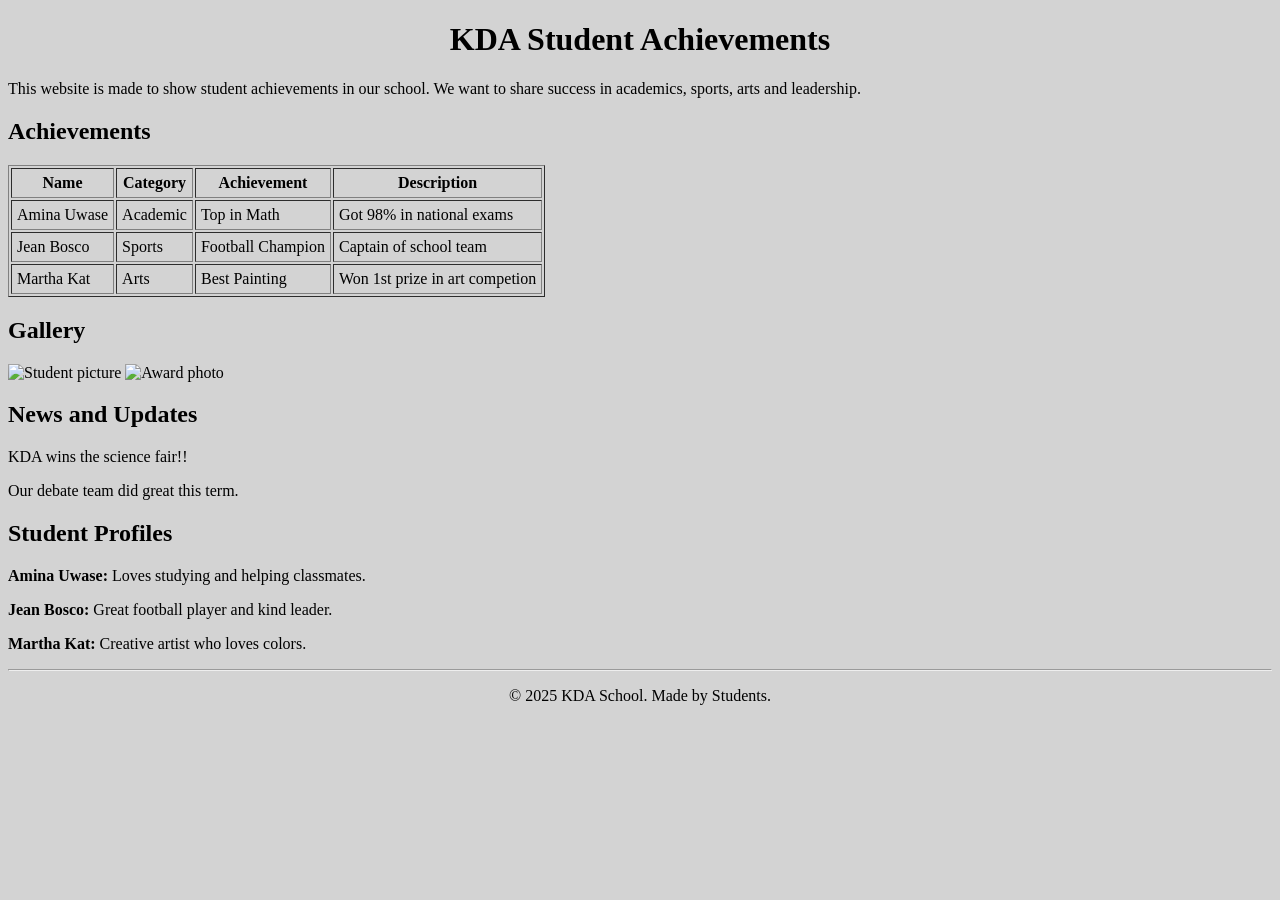
==== index.html @ af1f8124 "Create index.html for KDA student achievements This HTML file presents student achievements, includi" ====
<!DOCTYPE html>
<html>
<head>
<title>KDA Students Achivements</title>
</head>
<body bgcolor="lightgray">

<h1 align="center">KDA Student Achievements</h1>

<p>This website is made to show student achievements in our school. 
We want to share success in academics, sports, arts and leadership.</p>

<h2>Achievements</h2>
<table border="1" cellpadding="5">
<tr>
<th>Name</th>
<th>Category</th>
<th>Achievement</th>
<th>Description</th>
</tr>

<tr>
<td>Amina Uwase</td>
<td>Academic</td>
<td>Top in Math</td>
<td>Got 98% in national exams</td>
</tr>

<tr>
<td>Jean Bosco</td>
<td>Sports</td>
<td>Football Champion</td>
<td>Captain of school team</td>
</tr>

<tr>
<td>Martha Kat</td>
<td>Arts</td>
<td>Best Painting</td>
<td>Won 1st prize in art competion</td>
</tr>
</table>

<h2>Gallery</h2>
<img src="https://via.placeholder.com/200" alt="Student picture">
<img src="https://via.placeholder.com/200" alt="Award photo">

<h2>News and Updates</h2>
<p>KDA wins the science fair!!</p>
<p>Our debate team did great this term.</p>

<h2>Student Profiles</h2>
<p><b>Amina Uwase:</b> Loves studying and helping classmates.</p>
<p><b>Jean Bosco:</b> Great football player and kind leader.</p>
<p><b>Martha Kat:</b> Creative artist who loves colors.</p>

<hr>
<p align="center">© 2025 KDA School. Made by Students.</p>

</body>
</html>
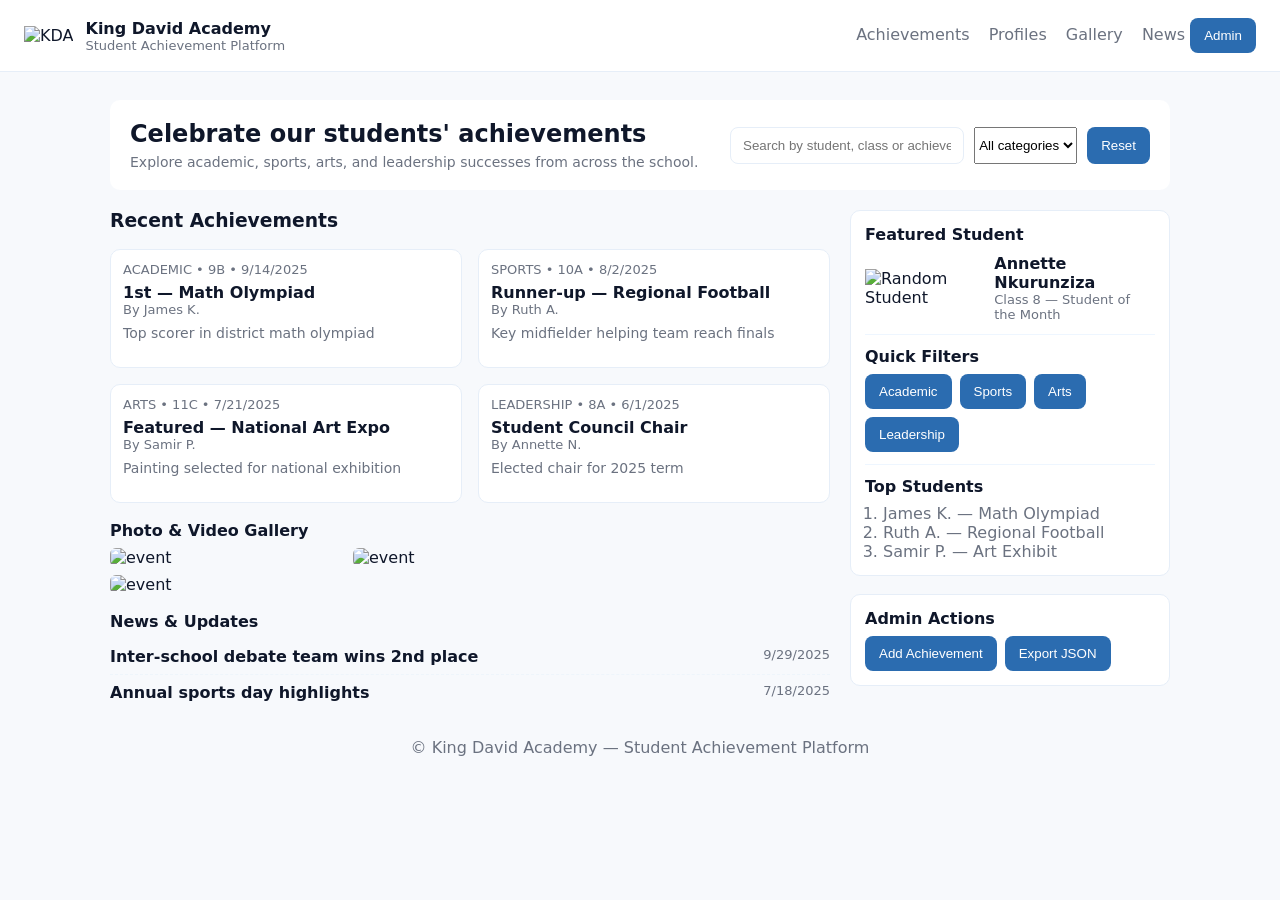
==== commit 512359ff: "Refactor index.html for improved layout and styling Updated HTML structure and styling for the King " ====
--- a/index.html
+++ b/index.html
@@ -1,61 +1,284 @@
-<!DOCTYPE html>
-<html>
+<!doctype html>
+<html lang="en">
 <head>
-<title>KDA Students Achivements</title>
+  <meta charset="utf-8" />
+  <meta name="viewport" content="width=device-width, initial-scale=1" />
+  <title>King David Academy — Student Achievement Platform</title>
+  <style>
+    :root{--accent:#2b6cb0; --muted:#6b7280; --bg:#f7f9fc}
+    *{box-sizing:border-box}
+    body{font-family:Inter,system-ui,Arial,Helvetica,sans-serif; margin:0; background:var(--bg); color:#0f172a}
+    header{background:white; border-bottom:1px solid #e6eef8; padding:18px 24px; display:flex; align-items:center; justify-content:space-between}
+    .brand{display:flex; gap:12px; align-items:center}
+    .logo{width:44px;height:44px;background:var(--accent); color:white; display:flex; align-items:center; justify-content:center; border-radius:8px; font-weight:700}
+    nav a{margin-left:14px; color:var(--muted); text-decoration:none}
+    .container{max-width:1100px;margin:28px auto;padding:0 20px}
+
+    /* Grid */
+    .grid{display:grid; gap:20px}
+    .grid-3{grid-template-columns: 1fr 320px;}
+
+    /* Hero / Search */
+    .hero{background:white;padding:20px;border-radius:10px;display:flex;align-items:center;gap:16px}
+    .search{flex:1;display:flex;gap:10px}
+    .search input, .filter select{padding:10px 12px;border:1px solid #e6eef8;border-radius:8px;width:100%}
+    .btn{background:var(--accent);color:white;padding:10px 14px;border-radius:8px;border:0;cursor:pointer}
+
+    /* Achievement cards */
+    .cards{display:grid;grid-template-columns:repeat(auto-fill,minmax(240px,1fr));gap:16px;margin-top:18px}
+    .card{background:white;border-radius:10px;padding:12px;border:1px solid #e6eef8}
+    .card h4{margin:6px 0 0}
+    .meta{font-size:13px;color:var(--muted)}
+
+    /* Sidebar */
+    aside .panel{background:white;padding:14px;border-radius:10px;border:1px solid #e6eef8}
+    .profile-thumb{display:flex;gap:12px;align-items:center}
+    .avatar{width:56px;height:56px;border-radius:50%;background:#cfe2ff;display:flex;align-items:center;justify-content:center;font-weight:700}
+
+    /* Gallery */
+    .gallery{display:flex;flex-wrap:wrap;gap:8px}
+    .gallery img{width:calc(33.333% - 5px);border-radius:6px}
+
+    /* News list */
+    .news-item{display:flex;gap:12px;padding:8px 0;border-bottom:1px dashed #eef5fb}
+    .news-item:last-child{border-bottom:0}
+
+    /* Admin form modal */
+    .modal{position:fixed;inset:0;background:rgba(6,8,12,0.45);display:none;align-items:center;justify-content:center;padding:20px}
+    .modal .dialog{background:white;padding:18px;border-radius:12px;max-width:720px;width:100%}
+
+    footer{margin:28px 0 60px; text-align:center; color:var(--muted)}
+
+    /* Responsive */
+    @media (max-width:900px){.grid-3{grid-template-columns:1fr} .gallery img{width:calc(50% - 4px)}}
+    @media (max-width:520px){header{padding:12px} .hero{flex-direction:column} .search{flex-direction:column}}
+  </style>
 </head>
-<body bgcolor="lightgray">
-
-<h1 align="center">KDA Student Achievements</h1>
-
-<p>This website is made to show student achievements in our school. 
-We want to share success in academics, sports, arts and leadership.</p>
-
-<h2>Achievements</h2>
-<table border="1" cellpadding="5">
-<tr>
-<th>Name</th>
-<th>Category</th>
-<th>Achievement</th>
-<th>Description</th>
-</tr>
-
-<tr>
-<td>Amina Uwase</td>
-<td>Academic</td>
-<td>Top in Math</td>
-<td>Got 98% in national exams</td>
-</tr>
-
-<tr>
-<td>Jean Bosco</td>
-<td>Sports</td>
-<td>Football Champion</td>
-<td>Captain of school team</td>
-</tr>
-
-<tr>
-<td>Martha Kat</td>
-<td>Arts</td>
-<td>Best Painting</td>
-<td>Won 1st prize in art competion</td>
-</tr>
-</table>
-
-<h2>Gallery</h2>
-<img src="https://via.placeholder.com/200" alt="Student picture">
-<img src="https://via.placeholder.com/200" alt="Award photo">
-
-<h2>News and Updates</h2>
-<p>KDA wins the science fair!!</p>
-<p>Our debate team did great this term.</p>
-
-<h2>Student Profiles</h2>
-<p><b>Amina Uwase:</b> Loves studying and helping classmates.</p>
-<p><b>Jean Bosco:</b> Great football player and kind leader.</p>
-<p><b>Martha Kat:</b> Creative artist who loves colors.</p>
-
-<hr>
-<p align="center">© 2025 KDA School. Made by Students.</p>
-
+<body>
+  <header>
+    <div class="brand">
+      <div class="image"><img src="KDA.jpg" alt="KDA"></div>
+      <div>
+        <div style="font-weight:700">King David Academy</div>
+        <div style="font-size:13px;color:var(--muted)">Student Achievement Platform</div>
+      </div>
+    </div>
+    <nav>
+      <a href="#achievements">Achievements</a>
+      <a href="#profiles">Profiles</a>
+      <a href="#gallery">Gallery</a>
+      <a href="#news">News</a>
+      <button class="btn" onclick="openAdmin()">Admin</button>
+    </nav>
+  </header>
+
+  <main class="container">
+    <section class="hero">
+      <div style="flex:1">
+        <h2 style="margin:0 0 6px">Celebrate our students' achievements</h2>
+        <div style="color:var(--muted);font-size:14px">Explore academic, sports, arts, and leadership successes from across the school.</div>
+      </div>
+
+      <div style="width:420px">
+        <div class="search">
+          <input id="q" placeholder="Search by student, class or achievement..." oninput="renderList()" />
+          <select id="category" class="filter" onchange="renderList()">
+            <option value="all">All categories</option>
+            <option value="academic">Academic</option>
+            <option value="sports">Sports</option>
+            <option value="arts">Arts</option>
+            <option value="leadership">Leadership</option>
+          </select>
+          <button class="btn" onclick="resetFilters()">Reset</button>
+        </div>
+      </div>
+    </section>
+
+    <div class="grid grid-3" style="margin-top:20px">
+      <div>
+        <section id="achievements">
+          <h3 style="margin:0 0 8px">Recent Achievements</h3>
+          <div id="list" class="cards" aria-live="polite">
+            <!-- Cards injected by JS -->
+          </div>
+        </section>
+
+        <section style="margin-top:18px">
+          <h4 style="margin:0 0 8px">Photo & Video Gallery</h4>
+          <div id="gallery" class="gallery">
+            <!-- gallery thumbnails -->
+          </div>
+        </section>
+
+        <section id="news" style="margin-top:18px">
+          <h4 style="margin:0 0 8px">News & Updates</h4>
+          <div id="newsList">
+            <!-- news items -->
+          </div>
+        </section>
+      </div>
+
+      <aside>
+        <div class="panel">
+          <h4 style="margin:0 0 10px">Featured Student</h4>
+          <div class="profile-thumb">
+            <div class="image"><img src="random_student.jpg" alt="Random Student"></div>
+            <div>
+              <div id="featuredName" style="font-weight:700">Annette Nkurunziza</div>
+              <div class="meta">Class 8 — Student of the Month</div>
+            </div>
+          </div>
+
+          <hr style="margin:12px 0;border:0;border-top:1px solid #eef6ff" />
+
+          <h4 style="margin:0 0 8px">Quick Filters</h4>
+          <div style="display:flex;gap:8px;flex-wrap:wrap;margin-top:8px">
+            <button class="btn" onclick="applyQuick('academic')">Academic</button>
+            <button class="btn" onclick="applyQuick('sports')">Sports</button>
+            <button class="btn" onclick="applyQuick('arts')">Arts</button>
+            <button class="btn" onclick="applyQuick('leadership')">Leadership</button>
+          </div>
+
+          <hr style="margin:12px 0;border:0;border-top:1px solid #eef6ff" />
+
+          <h4 style="margin:0 0 8px">Top Students</h4>
+          <ol style="padding-left:18px;color:var(--muted);margin:0">
+            <li>James K. — Math Olympiad</li>
+            <li>Ruth A. — Regional Football</li>
+            <li>Samir P. — Art Exhibit</li>
+          </ol>
+        </div>
+
+        <div style="height:18px"></div>
+        <div class="panel">
+          <h4 style="margin:0 0 8px">Admin Actions</h4>
+          <div style="display:flex;gap:8px">
+            <button class="btn" onclick="openAdmin()">Add Achievement</button>
+            <button class="btn" onclick="exportJSON()">Export JSON</button>
+          </div>
+        </div>
+      </aside>
+    </div>
+
+  </main>
+
+  <footer>
+    © King David Academy — Student Achievement Platform
+  </footer>
+
+  <!-- Admin modal (client-side demo) -->
+  <div id="modal" class="modal" role="dialog" aria-modal="true">
+    <div class="dialog">
+      <h3 style="margin-top:0">Add New Achievement</h3>
+      <form id="adminForm" onsubmit="saveAchievement(event)">
+        <div style="display:grid;gap:8px">
+          <input id="studentName" placeholder="Student full name" required />
+          <input id="class" placeholder="Class (e.g. 8A)" />
+          <select id="cat">
+            <option value="academic">Academic</option>
+            <option value="sports">Sports</option>
+            <option value="arts">Arts</option>
+            <option value="leadership">Leadership</option>
+          </select>
+          <input id="title" placeholder="Achievement title (e.g. 1st place — Math)" required />
+          <input id="date" type="date" />
+          <input id="image" placeholder="Image URL (optional)" />
+          <textarea id="desc" rows="3" placeholder="Short description"></textarea>
+          <div style="display:flex;gap:8px;justify-content:flex-end">
+            <button type="button" onclick="closeAdmin()" style="padding:8px 12px;border-radius:8px">Cancel</button>
+            <button class="btn" type="submit">Save</button>
+          </div>
+        </div>
+      </form>
+    </div>
+  </div>
+
+  <script>
+    // Sample data (would come from server / CMS in a real build)
+    const data = [
+      {id:1, student:'James K.', class:'9B', category:'academic', title:'1st — Math Olympiad', date:'2025-09-14', desc:'Top scorer in district math olympiad', image:null},
+      {id:2, student:'Ruth A.', class:'10A', category:'sports', title:'Runner-up — Regional Football', date:'2025-08-02', desc:'Key midfielder helping team reach finals', image:null},
+      {id:3, student:'Samir P.', class:'11C', category:'arts', title:'Featured — National Art Expo', date:'2025-07-21', desc:'Painting selected for national exhibition', image:null},
+      {id:4, student:'Annette N.', class:'8A', category:'leadership', title:'Student Council Chair', date:'2025-06-01', desc:'Elected chair for 2025 term', image:null}
+    ];
+
+    const news = [
+      {id:1, title:'Inter-school debate team wins 2nd place', date:'2025-09-29'},
+      {id:2, title:'Annual sports day highlights', date:'2025-07-18'}
+    ];
+
+    function formatDate(d){ if(!d) return ''; const dt = new Date(d); return dt.toLocaleDateString(); }
+
+    function cardHTML(a){
+      return `\n      <div class="card">\n        ${a.image?`<img src="${a.image}" alt="${a.title}" style="width:100%;height:140px;object-fit:cover;border-radius:8px;margin-bottom:8px">`:''}\n        <div class="meta">${a.category.toUpperCase()} • ${a.class} • ${formatDate(a.date)}</div>\n        <h4>${a.title}</h4>\n        <div style="color:var(--muted);font-size:13px">By ${a.student}</div>\n        <p style="margin-top:8px;color:var(--muted);font-size:14px">${a.desc || ''}</p>\n      </div>`
+    }
+
+    function renderList(){
+      const q = (document.getElementById('q').value || '').toLowerCase();
+      const cat = document.getElementById('category').value;
+      const list = document.getElementById('list');
+      list.innerHTML = '';
+      const filtered = data.filter(a=>{
+        if(cat !== 'all' && a.category !== cat) return false;
+        if(q && !(a.student.toLowerCase().includes(q) || a.title.toLowerCase().includes(q) || (a.desc||'').toLowerCase().includes(q))) return false;
+        return true;
+      });
+      if(filtered.length===0){ list.innerHTML = '<div style="padding:18px;background:white;border-radius:10px;border:1px solid #e6eef8;color:var(--muted)">No achievements found.</div>'; return }
+      list.innerHTML = filtered.map(cardHTML).join('\n');
+    }
+
+    function renderGallery(){
+      const g = document.getElementById('gallery');
+      const imgs = [
+        'https://images.unsplash.com/photo-1596495578063-2f7bf3be7a0a?auto=format&fit=crop&w=800&q=60',
+        'https://images.unsplash.com/photo-1517245386807-bb43f82c33c4?auto=format&fit=crop&w=800&q=60',
+        'https://images.unsplash.com/photo-1508921912186-1d1a45ebb3c1?auto=format&fit=crop&w=800&q=60'
+      ];
+      g.innerHTML = imgs.map(s=>`<img src="${s}" alt="event" loading="lazy">`).join('\n');
+    }
+
+    function renderNews(){
+      const n = document.getElementById('newsList');
+      n.innerHTML = news.map(it=>`<div class=\"news-item\"><div style=\"font-weight:700\">${it.title}</div><div style=\"margin-left:auto;color:var(--muted);font-size:13px\">${formatDate(it.date)}</div></div>`).join('');
+    }
+
+    function applyQuick(cat){ document.getElementById('category').value = cat; renderList(); }
+    function resetFilters(){ document.getElementById('q').value=''; document.getElementById('category').value='all'; renderList(); }
+
+    // Admin modal functions (demo only)
+    function openAdmin(){ document.getElementById('modal').style.display='flex' }
+    function closeAdmin(){ document.getElementById('modal').style.display='none' }
+
+    function saveAchievement(e){
+      e.preventDefault();
+      const newA = {
+        id: Date.now(),
+        student: document.getElementById('studentName').value,
+        class: document.getElementById('class').value || '-',
+        category: document.getElementById('cat').value,
+        title: document.getElementById('title').value,
+        date: document.getElementById('date').value,
+        desc: document.getElementById('desc').value,
+        image: document.getElementById('image').value || null
+      };
+      data.unshift(newA);
+      closeAdmin();
+      document.getElementById('adminForm').reset();
+      renderList();
+      alert('Achievement saved (demo). In a production site this would be sent to the server.');
+    }
+
+    function exportJSON(){
+      const blob = new Blob([JSON.stringify({achievements:data,news},null,2)],{type:'application/json'});
+      const url = URL.createObjectURL(blob);
+      const a = document.createElement('a'); a.href = url; a.download = 'kingdavid-achievements.json'; a.click(); URL.revokeObjectURL(url);
+    }
+
+    // Init
+    renderList(); renderGallery(); renderNews();
+
+    // Close modal on background click
+    document.getElementById('modal').addEventListener('click', (ev)=>{ if(ev.target.id==='modal') closeAdmin() });
+  </script>
 </body>
 </html>
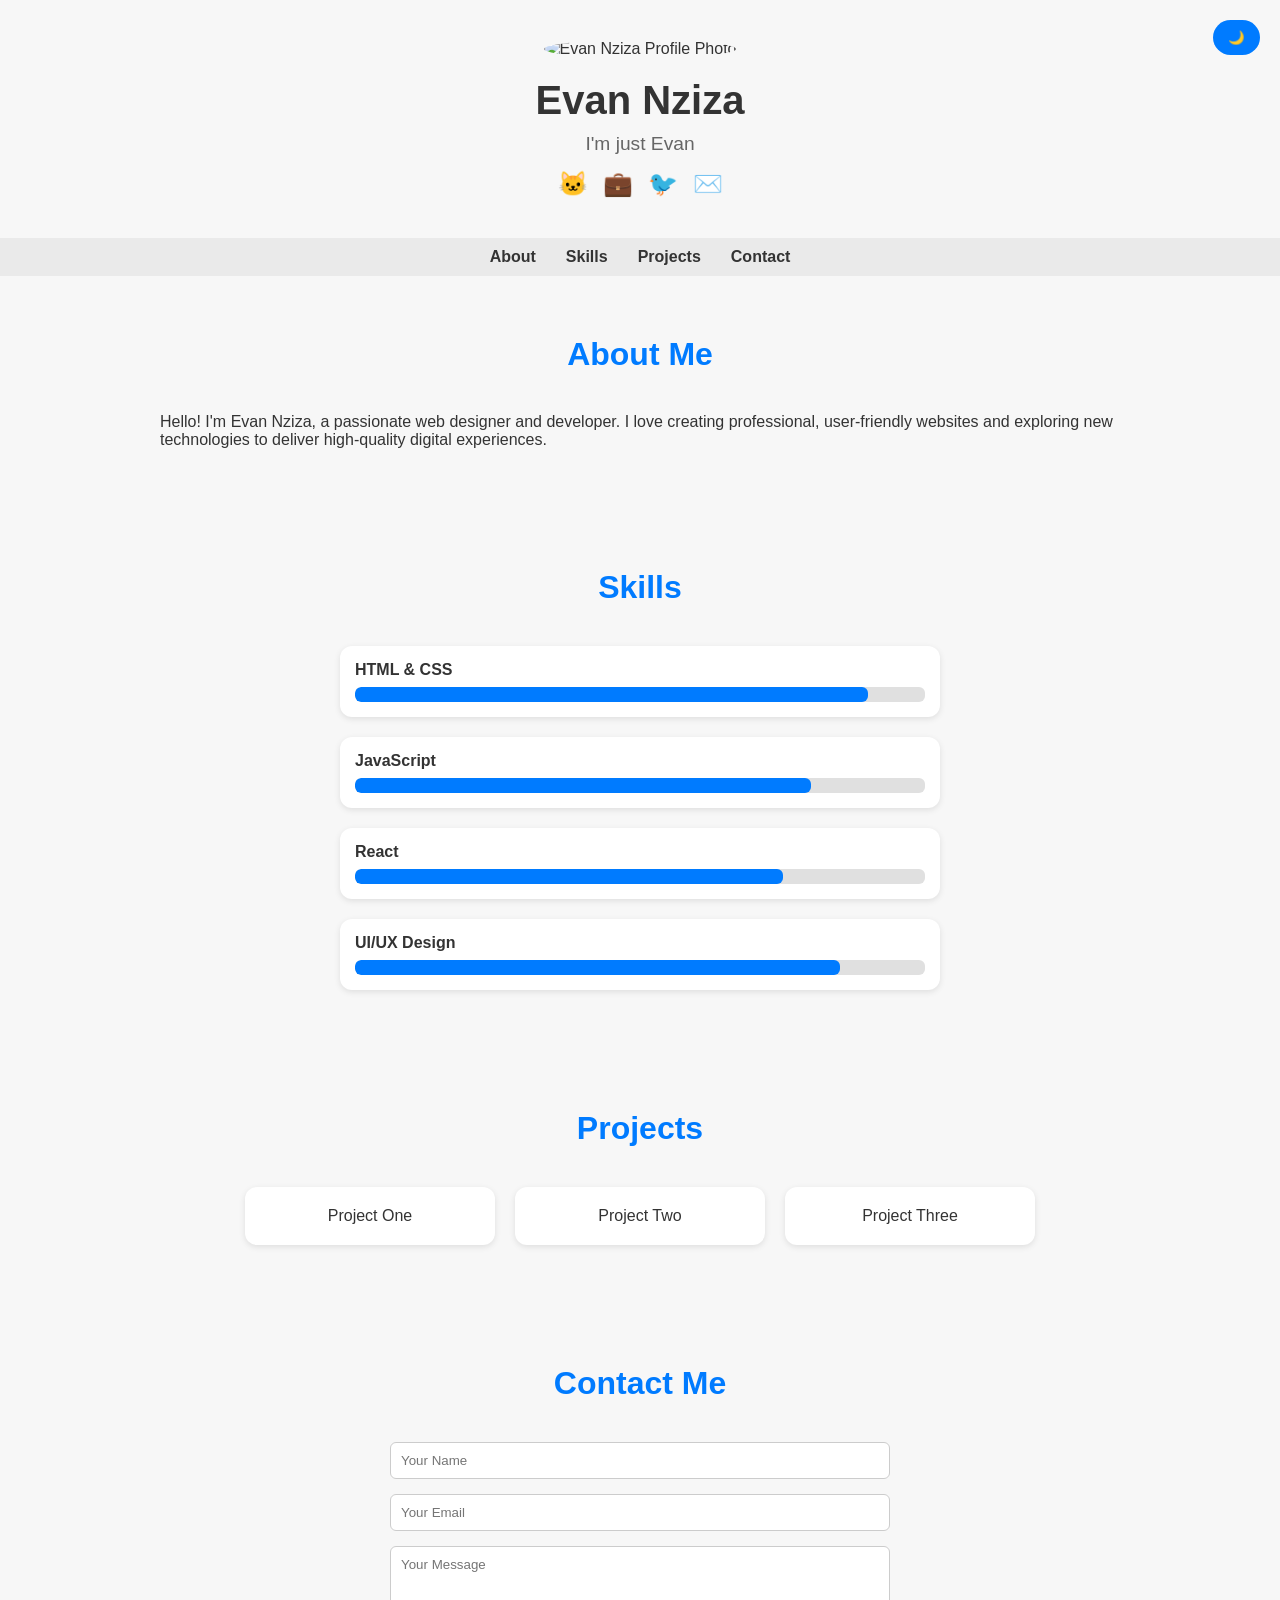
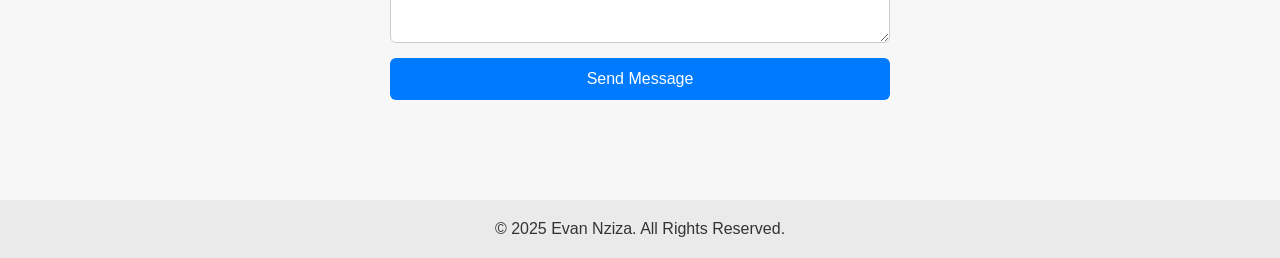
==== commit 9dc6b117: "Refactor index.html for personal portfolio Updated the HTML structure and styles for a personal port" ====
--- a/index.html
+++ b/index.html
@@ -1,284 +1,181 @@
-<!doctype html>
+<!DOCTYPE html>
 <html lang="en">
 <head>
-  <meta charset="utf-8" />
-  <meta name="viewport" content="width=device-width, initial-scale=1" />
-  <title>King David Academy — Student Achievement Platform</title>
-  <style>
-    :root{--accent:#2b6cb0; --muted:#6b7280; --bg:#f7f9fc}
-    *{box-sizing:border-box}
-    body{font-family:Inter,system-ui,Arial,Helvetica,sans-serif; margin:0; background:var(--bg); color:#0f172a}
-    header{background:white; border-bottom:1px solid #e6eef8; padding:18px 24px; display:flex; align-items:center; justify-content:space-between}
-    .brand{display:flex; gap:12px; align-items:center}
-    .logo{width:44px;height:44px;background:var(--accent); color:white; display:flex; align-items:center; justify-content:center; border-radius:8px; font-weight:700}
-    nav a{margin-left:14px; color:var(--muted); text-decoration:none}
-    .container{max-width:1100px;margin:28px auto;padding:0 20px}
+<meta charset="UTF-8">
+<meta name="viewport" content="width=device-width, initial-scale=1.0">
+<title>Evan Nziza | Portfolio</title>
+<style>
+/* Reset & basic */
+* { margin:0; padding:0; box-sizing:border-box; font-family:'Segoe UI', Tahoma, Geneva, Verdana, sans-serif; scroll-behavior: smooth; }
+body.light { background-color:#f7f7f7; color:#333; }
+body.dark { background-color:#1a1a1a; color:#f0f0f0; }
+a{text-decoration:none; color:inherit;}
 
-    /* Grid */
-    .grid{display:grid; gap:20px}
-    .grid-3{grid-template-columns: 1fr 320px;}
+/* Header & profile */
+header { padding:40px 20px; text-align:center; transition: background 0.3s; }
+header img { width:150px; height:150px; border-radius:50%; object-fit:cover; margin-bottom:20px; transition: transform 0.3s; }
+header img:hover { transform: scale(1.05); }
+header h1 { font-size:2.5em; margin-bottom:10px; }
+header p { font-size:1.2em; color:#666; }
+.social-links { margin-top:15px; display:flex; justify-content:center; gap:15px; }
+.social-links a { font-size:1.5em; transition: color 0.3s; }
+.social-links a:hover { color:#007bff; }
 
-    /* Hero / Search */
-    .hero{background:white;padding:20px;border-radius:10px;display:flex;align-items:center;gap:16px}
-    .search{flex:1;display:flex;gap:10px}
-    .search input, .filter select{padding:10px 12px;border:1px solid #e6eef8;border-radius:8px;width:100%}
-    .btn{background:var(--accent);color:white;padding:10px 14px;border-radius:8px;border:0;cursor:pointer}
+/* Navigation */
+nav { display:flex; justify-content:center; background-color:#eaeaea; padding:10px 0; position:sticky; top:0; z-index:1000; }
+nav a { margin:0 15px; font-weight:bold; transition: color 0.3s; }
+nav a:hover { color:#007bff; }
+body.dark nav { background-color:#333; }
+body.dark nav a { color:#f0f0f0; }
 
-    /* Achievement cards */
-    .cards{display:grid;grid-template-columns:repeat(auto-fill,minmax(240px,1fr));gap:16px;margin-top:18px}
-    .card{background:white;border-radius:10px;padding:12px;border:1px solid #e6eef8}
-    .card h4{margin:6px 0 0}
-    .meta{font-size:13px;color:var(--muted)}
+/* Sections & scroll animations */
+section { padding:60px 20px; max-width:1000px; margin:0 auto; opacity:0; transform:translateY(30px); transition: all 0.8s ease; }
+section.visible { opacity:1; transform:translateY(0); }
+section h2 { text-align:center; margin-bottom:40px; font-size:2em; color:#007bff; }
 
-    /* Sidebar */
-    aside .panel{background:white;padding:14px;border-radius:10px;border:1px solid #e6eef8}
-    .profile-thumb{display:flex;gap:12px;align-items:center}
-    .avatar{width:56px;height:56px;border-radius:50%;background:#cfe2ff;display:flex;align-items:center;justify-content:center;font-weight:700}
+/* Skills */
+.skills { display:flex; flex-direction:column; gap:20px; max-width:600px; margin:0 auto; }
+.skill { background:#fff; padding:15px; border-radius:12px; box-shadow:0 2px 6px rgba(0,0,0,0.1); }
+.skill-name { margin-bottom:8px; font-weight:bold; }
+.skill-bar { background:#e0e0e0; border-radius:6px; overflow:hidden; }
+.skill-progress { height:15px; width:0; background:#007bff; border-radius:6px; transition: width 1.5s ease; }
+body.dark .skill { background:#2a2a2a; box-shadow:0 2px 6px rgba(255,255,255,0.1); }
+body.dark .skill-progress { background:#00bfff; }
 
-    /* Gallery */
-    .gallery{display:flex;flex-wrap:wrap;gap:8px}
-    .gallery img{width:calc(33.333% - 5px);border-radius:6px}
+/* Projects */
+.projects { display:flex; flex-wrap:wrap; justify-content:center; gap:20px; }
+.project { background:#fff; padding:20px; border-radius:12px; width:250px; box-shadow:0 2px 6px rgba(0,0,0,0.1); text-align:center; cursor:pointer; transition: transform 0.3s, box-shadow 0.3s; }
+.project:hover { transform:translateY(-8px); box-shadow:0 10px 20px rgba(0,0,0,0.2); }
+body.dark .project { background:#2a2a2a; box-shadow:0 2px 6px rgba(255,255,255,0.1); }
 
-    /* News list */
-    .news-item{display:flex;gap:12px;padding:8px 0;border-bottom:1px dashed #eef5fb}
-    .news-item:last-child{border-bottom:0}
+/* Modal */
+.modal { display:none; position:fixed; top:0; left:0; width:100%; height:100%; background:rgba(0,0,0,0.7); justify-content:center; align-items:center; z-index:2000; }
+.modal-content { background:#fff; padding:20px; border-radius:12px; max-width:600px; width:90%; position:relative; }
+.modal-content h3 { margin-bottom:10px; }
+.modal-content p { margin-bottom:20px; }
+.modal-content .modal-buttons { display:flex; justify-content:center; gap:15px; }
+.modal-content .modal-buttons a { padding:10px 20px; background:#007bff; color:white; border-radius:6px; transition: background 0.3s; }
+.modal-content .modal-buttons a:hover { background:#0056b3; }
+.close-btn { position:absolute; top:10px; right:15px; cursor:pointer; font-size:1.5em; }
+body.dark .modal-content { background:#2a2a2a; color:#f0f0f0; }
 
-    /* Admin form modal */
-    .modal{position:fixed;inset:0;background:rgba(6,8,12,0.45);display:none;align-items:center;justify-content:center;padding:20px}
-    .modal .dialog{background:white;padding:18px;border-radius:12px;max-width:720px;width:100%}
+/* Contact */
+.contact form { display:flex; flex-direction:column; gap:15px; max-width:500px; margin:0 auto; }
+.contact input, .contact textarea { padding:10px; border:1px solid #ccc; border-radius:6px; width:100%; }
+.contact button { padding:12px; background:#007bff; color:white; border:none; border-radius:6px; cursor:pointer; font-size:1em; transition:background 0.3s; }
+.contact button:hover { background:#0056b3; }
 
-    footer{margin:28px 0 60px; text-align:center; color:var(--muted)}
+/* Footer */
+footer { text-align:center; padding:20px; background:#eaeaea; margin-top:40px; }
+body.dark footer { background:#333; color:#f0f0f0; }
 
-    /* Responsive */
-    @media (max-width:900px){.grid-3{grid-template-columns:1fr} .gallery img{width:calc(50% - 4px)}}
-    @media (max-width:520px){header{padding:12px} .hero{flex-direction:column} .search{flex-direction:column}}
-  </style>
+/* Theme Toggle */
+.theme-toggle { position:fixed; top:20px; right:20px; background:#007bff; color:white; border:none; padding:10px 15px; border-radius:50px; cursor:pointer; z-index:1001; transition: background 0.3s; }
+.theme-toggle:hover { background:#0056b3; }
+
+@media(max-width:768px){ .projects{ flex-direction:column; align-items:center; } .modal-content .modal-buttons{ flex-direction:column; gap:10px; } }
+</style>
 </head>
-<body>
-  <header>
-    <div class="brand">
-      <div class="image"><img src="KDA.jpg" alt="KDA"></div>
-      <div>
-        <div style="font-weight:700">King David Academy</div>
-        <div style="font-size:13px;color:var(--muted)">Student Achievement Platform</div>
-      </div>
+<body class="light">
+
+<button class="theme-toggle" onclick="toggleTheme()">🌙</button>
+
+<header>
+    <img src="profile.jpg" alt="Evan Nziza Profile Photo">
+    <h1>Evan Nziza</h1>
+    <p>I'm just Evan</p>
+    <div class="social-links">
+        <a href="https://github.com/evannziza" target="_blank">🐱</a>
+        <a href="https://linkedin.com/in/evannziza" target="_blank">💼</a>
+        <a href="https://twitter.com/evannziza" target="_blank">🐦</a>
+        <a href="mailto:evannziza34@gmail.com">✉️</a>
     </div>
-    <nav>
-      <a href="#achievements">Achievements</a>
-      <a href="#profiles">Profiles</a>
-      <a href="#gallery">Gallery</a>
-      <a href="#news">News</a>
-      <button class="btn" onclick="openAdmin()">Admin</button>
-    </nav>
-  </header>
+</header>
 
-  <main class="container">
-    <section class="hero">
-      <div style="flex:1">
-        <h2 style="margin:0 0 6px">Celebrate our students' achievements</h2>
-        <div style="color:var(--muted);font-size:14px">Explore academic, sports, arts, and leadership successes from across the school.</div>
-      </div>
+<nav>
+    <a href="#about">About</a>
+    <a href="#skills">Skills</a>
+    <a href="#projects">Projects</a>
+    <a href="#contact">Contact</a>
+</nav>
 
-      <div style="width:420px">
-        <div class="search">
-          <input id="q" placeholder="Search by student, class or achievement..." oninput="renderList()" />
-          <select id="category" class="filter" onchange="renderList()">
-            <option value="all">All categories</option>
-            <option value="academic">Academic</option>
-            <option value="sports">Sports</option>
-            <option value="arts">Arts</option>
-            <option value="leadership">Leadership</option>
-          </select>
-          <button class="btn" onclick="resetFilters()">Reset</button>
+<section id="about">
+    <h2>About Me</h2>
+    <p>Hello! I'm Evan Nziza, a passionate web designer and developer. I love creating professional, user-friendly websites and exploring new technologies to deliver high-quality digital experiences.</p>
+</section>
+
+<section id="skills">
+    <h2>Skills</h2>
+    <div class="skills">
+        <div class="skill"><div class="skill-name">HTML & CSS</div><div class="skill-bar"><div class="skill-progress" style="width:90%;"></div></div></div>
+        <div class="skill"><div class="skill-name">JavaScript</div><div class="skill-bar"><div class="skill-progress" style="width:80%;"></div></div></div>
+        <div class="skill"><div class="skill-name">React</div><div class="skill-bar"><div class="skill-progress" style="width:75%;"></div></div></div>
+        <div class="skill"><div class="skill-name">UI/UX Design</div><div class="skill-bar"><div class="skill-progress" style="width:85%;"></div></div></div>
+    </div>
+</section>
+
+<section id="projects">
+    <h2>Projects</h2>
+    <div class="projects">
+        <div class="project" onclick="openModal('Project One','A modern website built for a local business.','https://example.com/demo1','https://github.com/evannziza/project1')">Project One</div>
+        <div class="project" onclick="openModal('Project Two','An online portfolio showcasing design skills.','https://example.com/demo2','https://github.com/evannziza/project2')">Project Two</div>
+        <div class="project" onclick="openModal('Project Three','A responsive web application with engaging UI.','https://example.com/demo3','https://github.com/evannziza/project3')">Project Three</div>
+    </div>
+</section>
+
+<section id="contact">
+    <h2>Contact Me</h2>
+    <div class="contact">
+        <form action="mailto:evannziza34@gmail.com" method="post" enctype="text/plain">
+            <input type="text" name="name" placeholder="Your Name" required>
+            <input type="email" name="email" placeholder="Your Email" required>
+            <textarea name="message" rows="5" placeholder="Your Message" required></textarea>
+            <button type="submit">Send Message</button>
+        </form>
+    </div>
+</section>
+
+<footer>&copy; 2025 Evan Nziza. All Rights Reserved.</footer>
+
+<!-- Modal -->
+<div class="modal" id="projectModal">
+    <div class="modal-content">
+        <span class="close-btn" onclick="closeModal()">&times;</span>
+        <h3 id="modalTitle"></h3>
+        <p id="modalDesc"></p>
+        <div class="modal-buttons">
+            <a id="demoBtn" href="#" target="_blank">Live Demo</a>
+            <a id="codeBtn" href="#" target="_blank">View Code</a>
         </div>
-      </div>
-    </section>
+    </div>
+</div>
 
-    <div class="grid grid-3" style="margin-top:20px">
-      <div>
-        <section id="achievements">
-          <h3 style="margin:0 0 8px">Recent Achievements</h3>
-          <div id="list" class="cards" aria-live="polite">
-            <!-- Cards injected by JS -->
-          </div>
-        </section>
+<script>
+// Theme toggle
+function toggleTheme(){ document.body.classList.toggle("dark"); document.body.classList.toggle("light"); }
 
-        <section style="margin-top:18px">
-          <h4 style="margin:0 0 8px">Photo & Video Gallery</h4>
-          <div id="gallery" class="gallery">
-            <!-- gallery thumbnails -->
-          </div>
-        </section>
+// Scroll animations
+const sections=document.querySelectorAll("section");
+const observer=new IntersectionObserver(entries=>{ entries.forEach(entry=>{ if(entry.isIntersecting){ entry.target.classList.add("visible"); } });},{threshold:0.2});
+sections.forEach(section=>observer.observe(section));
 
-        <section id="news" style="margin-top:18px">
-          <h4 style="margin:0 0 8px">News & Updates</h4>
-          <div id="newsList">
-            <!-- news items -->
-          </div>
-        </section>
-      </div>
+// Modal
+const modal=document.getElementById('projectModal');
+const modalTitle=document.getElementById('modalTitle');
+const modalDesc=document.getElementById('modalDesc');
+const demoBtn=document.getElementById('demoBtn');
+const codeBtn=document.getElementById('codeBtn');
 
-      <aside>
-        <div class="panel">
-          <h4 style="margin:0 0 10px">Featured Student</h4>
-          <div class="profile-thumb">
-            <div class="image"><img src="random_student.jpg" alt="Random Student"></div>
-            <div>
-              <div id="featuredName" style="font-weight:700">Annette Nkurunziza</div>
-              <div class="meta">Class 8 — Student of the Month</div>
-            </div>
-          </div>
+function openModal(title,desc,demo,code){
+    modalTitle.textContent=title;
+    modalDesc.textContent=desc;
+    demoBtn.href=demo;
+    codeBtn.href=code;
+    modal.style.display='flex';
+}
+function closeModal(){ modal.style.display='none'; }
+window.onclick=function(e){ if(e.target==modal){ modal.style.display='none'; } }
+</script>
 
-          <hr style="margin:12px 0;border:0;border-top:1px solid #eef6ff" />
-
-          <h4 style="margin:0 0 8px">Quick Filters</h4>
-          <div style="display:flex;gap:8px;flex-wrap:wrap;margin-top:8px">
-            <button class="btn" onclick="applyQuick('academic')">Academic</button>
-            <button class="btn" onclick="applyQuick('sports')">Sports</button>
-            <button class="btn" onclick="applyQuick('arts')">Arts</button>
-            <button class="btn" onclick="applyQuick('leadership')">Leadership</button>
-          </div>
-
-          <hr style="margin:12px 0;border:0;border-top:1px solid #eef6ff" />
-
-          <h4 style="margin:0 0 8px">Top Students</h4>
-          <ol style="padding-left:18px;color:var(--muted);margin:0">
-            <li>James K. — Math Olympiad</li>
-            <li>Ruth A. — Regional Football</li>
-            <li>Samir P. — Art Exhibit</li>
-          </ol>
-        </div>
-
-        <div style="height:18px"></div>
-        <div class="panel">
-          <h4 style="margin:0 0 8px">Admin Actions</h4>
-          <div style="display:flex;gap:8px">
-            <button class="btn" onclick="openAdmin()">Add Achievement</button>
-            <button class="btn" onclick="exportJSON()">Export JSON</button>
-          </div>
-        </div>
-      </aside>
-    </div>
-
-  </main>
-
-  <footer>
-    © King David Academy — Student Achievement Platform
-  </footer>
-
-  <!-- Admin modal (client-side demo) -->
-  <div id="modal" class="modal" role="dialog" aria-modal="true">
-    <div class="dialog">
-      <h3 style="margin-top:0">Add New Achievement</h3>
-      <form id="adminForm" onsubmit="saveAchievement(event)">
-        <div style="display:grid;gap:8px">
-          <input id="studentName" placeholder="Student full name" required />
-          <input id="class" placeholder="Class (e.g. 8A)" />
-          <select id="cat">
-            <option value="academic">Academic</option>
-            <option value="sports">Sports</option>
-            <option value="arts">Arts</option>
-            <option value="leadership">Leadership</option>
-          </select>
-          <input id="title" placeholder="Achievement title (e.g. 1st place — Math)" required />
-          <input id="date" type="date" />
-          <input id="image" placeholder="Image URL (optional)" />
-          <textarea id="desc" rows="3" placeholder="Short description"></textarea>
-          <div style="display:flex;gap:8px;justify-content:flex-end">
-            <button type="button" onclick="closeAdmin()" style="padding:8px 12px;border-radius:8px">Cancel</button>
-            <button class="btn" type="submit">Save</button>
-          </div>
-        </div>
-      </form>
-    </div>
-  </div>
-
-  <script>
-    // Sample data (would come from server / CMS in a real build)
-    const data = [
-      {id:1, student:'James K.', class:'9B', category:'academic', title:'1st — Math Olympiad', date:'2025-09-14', desc:'Top scorer in district math olympiad', image:null},
-      {id:2, student:'Ruth A.', class:'10A', category:'sports', title:'Runner-up — Regional Football', date:'2025-08-02', desc:'Key midfielder helping team reach finals', image:null},
-      {id:3, student:'Samir P.', class:'11C', category:'arts', title:'Featured — National Art Expo', date:'2025-07-21', desc:'Painting selected for national exhibition', image:null},
-      {id:4, student:'Annette N.', class:'8A', category:'leadership', title:'Student Council Chair', date:'2025-06-01', desc:'Elected chair for 2025 term', image:null}
-    ];
-
-    const news = [
-      {id:1, title:'Inter-school debate team wins 2nd place', date:'2025-09-29'},
-      {id:2, title:'Annual sports day highlights', date:'2025-07-18'}
-    ];
-
-    function formatDate(d){ if(!d) return ''; const dt = new Date(d); return dt.toLocaleDateString(); }
-
-    function cardHTML(a){
-      return `\n      <div class="card">\n        ${a.image?`<img src="${a.image}" alt="${a.title}" style="width:100%;height:140px;object-fit:cover;border-radius:8px;margin-bottom:8px">`:''}\n        <div class="meta">${a.category.toUpperCase()} • ${a.class} • ${formatDate(a.date)}</div>\n        <h4>${a.title}</h4>\n        <div style="color:var(--muted);font-size:13px">By ${a.student}</div>\n        <p style="margin-top:8px;color:var(--muted);font-size:14px">${a.desc || ''}</p>\n      </div>`
-    }
-
-    function renderList(){
-      const q = (document.getElementById('q').value || '').toLowerCase();
-      const cat = document.getElementById('category').value;
-      const list = document.getElementById('list');
-      list.innerHTML = '';
-      const filtered = data.filter(a=>{
-        if(cat !== 'all' && a.category !== cat) return false;
-        if(q && !(a.student.toLowerCase().includes(q) || a.title.toLowerCase().includes(q) || (a.desc||'').toLowerCase().includes(q))) return false;
-        return true;
-      });
-      if(filtered.length===0){ list.innerHTML = '<div style="padding:18px;background:white;border-radius:10px;border:1px solid #e6eef8;color:var(--muted)">No achievements found.</div>'; return }
-      list.innerHTML = filtered.map(cardHTML).join('\n');
-    }
-
-    function renderGallery(){
-      const g = document.getElementById('gallery');
-      const imgs = [
-        'https://images.unsplash.com/photo-1596495578063-2f7bf3be7a0a?auto=format&fit=crop&w=800&q=60',
-        'https://images.unsplash.com/photo-1517245386807-bb43f82c33c4?auto=format&fit=crop&w=800&q=60',
-        'https://images.unsplash.com/photo-1508921912186-1d1a45ebb3c1?auto=format&fit=crop&w=800&q=60'
-      ];
-      g.innerHTML = imgs.map(s=>`<img src="${s}" alt="event" loading="lazy">`).join('\n');
-    }
-
-    function renderNews(){
-      const n = document.getElementById('newsList');
-      n.innerHTML = news.map(it=>`<div class=\"news-item\"><div style=\"font-weight:700\">${it.title}</div><div style=\"margin-left:auto;color:var(--muted);font-size:13px\">${formatDate(it.date)}</div></div>`).join('');
-    }
-
-    function applyQuick(cat){ document.getElementById('category').value = cat; renderList(); }
-    function resetFilters(){ document.getElementById('q').value=''; document.getElementById('category').value='all'; renderList(); }
-
-    // Admin modal functions (demo only)
-    function openAdmin(){ document.getElementById('modal').style.display='flex' }
-    function closeAdmin(){ document.getElementById('modal').style.display='none' }
-
-    function saveAchievement(e){
-      e.preventDefault();
-      const newA = {
-        id: Date.now(),
-        student: document.getElementById('studentName').value,
-        class: document.getElementById('class').value || '-',
-        category: document.getElementById('cat').value,
-        title: document.getElementById('title').value,
-        date: document.getElementById('date').value,
-        desc: document.getElementById('desc').value,
-        image: document.getElementById('image').value || null
-      };
-      data.unshift(newA);
-      closeAdmin();
-      document.getElementById('adminForm').reset();
-      renderList();
-      alert('Achievement saved (demo). In a production site this would be sent to the server.');
-    }
-
-    function exportJSON(){
-      const blob = new Blob([JSON.stringify({achievements:data,news},null,2)],{type:'application/json'});
-      const url = URL.createObjectURL(blob);
-      const a = document.createElement('a'); a.href = url; a.download = 'kingdavid-achievements.json'; a.click(); URL.revokeObjectURL(url);
-    }
-
-    // Init
-    renderList(); renderGallery(); renderNews();
-
-    // Close modal on background click
-    document.getElementById('modal').addEventListener('click', (ev)=>{ if(ev.target.id==='modal') closeAdmin() });
-  </script>
 </body>
 </html>
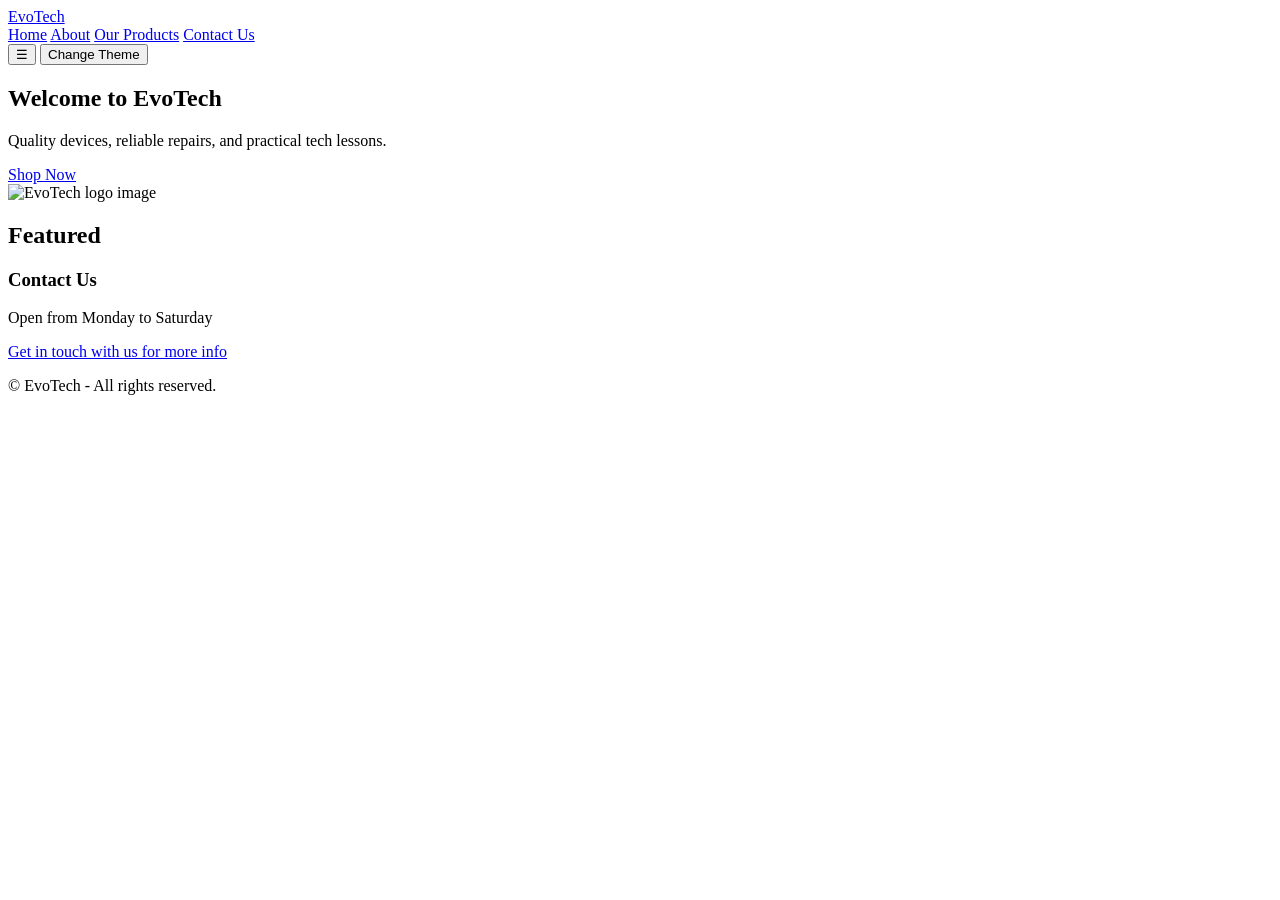
==== commit 7de6b2e6: "Revamp index.html for EvoTech Updated the website structure and styles.  Signed-off-by: evannziza34-" ====
--- a/index.html
+++ b/index.html
@@ -1,181 +1,58 @@
 <!DOCTYPE html>
 <html lang="en">
 <head>
-<meta charset="UTF-8">
-<meta name="viewport" content="width=device-width, initial-scale=1.0">
-<title>Evan Nziza | Portfolio</title>
-<style>
-/* Reset & basic */
-* { margin:0; padding:0; box-sizing:border-box; font-family:'Segoe UI', Tahoma, Geneva, Verdana, sans-serif; scroll-behavior: smooth; }
-body.light { background-color:#f7f7f7; color:#333; }
-body.dark { background-color:#1a1a1a; color:#f0f0f0; }
-a{text-decoration:none; color:inherit;}
+    <meta charset="UTF-8">
+    <meta name="viewport" content="width=device-width, initial-scale=1.0">
+    <title>EvoTech</title>
+    <link rel="stylesheet" href="style.css">
+    <link rel="icon" href="logo.png">
+</head>
+<body>
+     <header class="site-header">
+        <div class="container header-inner">
+            <a href="index.html" class="logo">EvoTech</a>
+            <nav id="mainNav" class="nav">
+                <a href="index.html">Home</a>
+                <a href="about.html">About</a>
+                <a href="products.html">Our Products</a>
+                <a href="contact.html">Contact Us</a>
+            </nav>
+            <button id="navToggle" class="nav-toggle" aria-label="Open menu">☰</button>
+            <button id="themeToggle" class="theme-toggle" aria-label="Toggle.theme">Change Theme</button>
+            <main>
+                <section class="hero">
+                    <div class="container hero-inner">
+                        <div class="hero-text">
+                            <h1>Welcome to EvoTech</h1>
+                            <p>Quality devices, reliable repairs, and practical tech lessons.</p>
+                            <a href="products.html" class="btn">Shop Now</a>
+                        </div>
+                        <div class="hero-image">
+                            <img src="logo.png" alt="EvoTech logo image">
+                        </div>
+                    </div>
+                </section>
+                <section class="features container">
+                    <h2>Featured</h2>
+                    <div id="productCarousel" class="carousel">
 
-/* Header & profile */
-header { padding:40px 20px; text-align:center; transition: background 0.3s; }
-header img { width:150px; height:150px; border-radius:50%; object-fit:cover; margin-bottom:20px; transition: transform 0.3s; }
-header img:hover { transform: scale(1.05); }
-header h1 { font-size:2.5em; margin-bottom:10px; }
-header p { font-size:1.2em; color:#666; }
-.social-links { margin-top:15px; display:flex; justify-content:center; gap:15px; }
-.social-links a { font-size:1.5em; transition: color 0.3s; }
-.social-links a:hover { color:#007bff; }
-
-/* Navigation */
-nav { display:flex; justify-content:center; background-color:#eaeaea; padding:10px 0; position:sticky; top:0; z-index:1000; }
-nav a { margin:0 15px; font-weight:bold; transition: color 0.3s; }
-nav a:hover { color:#007bff; }
-body.dark nav { background-color:#333; }
-body.dark nav a { color:#f0f0f0; }
-
-/* Sections & scroll animations */
-section { padding:60px 20px; max-width:1000px; margin:0 auto; opacity:0; transform:translateY(30px); transition: all 0.8s ease; }
-section.visible { opacity:1; transform:translateY(0); }
-section h2 { text-align:center; margin-bottom:40px; font-size:2em; color:#007bff; }
-
-/* Skills */
-.skills { display:flex; flex-direction:column; gap:20px; max-width:600px; margin:0 auto; }
-.skill { background:#fff; padding:15px; border-radius:12px; box-shadow:0 2px 6px rgba(0,0,0,0.1); }
-.skill-name { margin-bottom:8px; font-weight:bold; }
-.skill-bar { background:#e0e0e0; border-radius:6px; overflow:hidden; }
-.skill-progress { height:15px; width:0; background:#007bff; border-radius:6px; transition: width 1.5s ease; }
-body.dark .skill { background:#2a2a2a; box-shadow:0 2px 6px rgba(255,255,255,0.1); }
-body.dark .skill-progress { background:#00bfff; }
-
-/* Projects */
-.projects { display:flex; flex-wrap:wrap; justify-content:center; gap:20px; }
-.project { background:#fff; padding:20px; border-radius:12px; width:250px; box-shadow:0 2px 6px rgba(0,0,0,0.1); text-align:center; cursor:pointer; transition: transform 0.3s, box-shadow 0.3s; }
-.project:hover { transform:translateY(-8px); box-shadow:0 10px 20px rgba(0,0,0,0.2); }
-body.dark .project { background:#2a2a2a; box-shadow:0 2px 6px rgba(255,255,255,0.1); }
-
-/* Modal */
-.modal { display:none; position:fixed; top:0; left:0; width:100%; height:100%; background:rgba(0,0,0,0.7); justify-content:center; align-items:center; z-index:2000; }
-.modal-content { background:#fff; padding:20px; border-radius:12px; max-width:600px; width:90%; position:relative; }
-.modal-content h3 { margin-bottom:10px; }
-.modal-content p { margin-bottom:20px; }
-.modal-content .modal-buttons { display:flex; justify-content:center; gap:15px; }
-.modal-content .modal-buttons a { padding:10px 20px; background:#007bff; color:white; border-radius:6px; transition: background 0.3s; }
-.modal-content .modal-buttons a:hover { background:#0056b3; }
-.close-btn { position:absolute; top:10px; right:15px; cursor:pointer; font-size:1.5em; }
-body.dark .modal-content { background:#2a2a2a; color:#f0f0f0; }
-
-/* Contact */
-.contact form { display:flex; flex-direction:column; gap:15px; max-width:500px; margin:0 auto; }
-.contact input, .contact textarea { padding:10px; border:1px solid #ccc; border-radius:6px; width:100%; }
-.contact button { padding:12px; background:#007bff; color:white; border:none; border-radius:6px; cursor:pointer; font-size:1em; transition:background 0.3s; }
-.contact button:hover { background:#0056b3; }
-
-/* Footer */
-footer { text-align:center; padding:20px; background:#eaeaea; margin-top:40px; }
-body.dark footer { background:#333; color:#f0f0f0; }
-
-/* Theme Toggle */
-.theme-toggle { position:fixed; top:20px; right:20px; background:#007bff; color:white; border:none; padding:10px 15px; border-radius:50px; cursor:pointer; z-index:1001; transition: background 0.3s; }
-.theme-toggle:hover { background:#0056b3; }
-
-@media(max-width:768px){ .projects{ flex-direction:column; align-items:center; } .modal-content .modal-buttons{ flex-direction:column; gap:10px; } }
-</style>
-</head>
-<body class="light">
-
-<button class="theme-toggle" onclick="toggleTheme()">🌙</button>
-
-<header>
-    <img src="profile.jpg" alt="Evan Nziza Profile Photo">
-    <h1>Evan Nziza</h1>
-    <p>I'm just Evan</p>
-    <div class="social-links">
-        <a href="https://github.com/evannziza" target="_blank">🐱</a>
-        <a href="https://linkedin.com/in/evannziza" target="_blank">💼</a>
-        <a href="https://twitter.com/evannziza" target="_blank">🐦</a>
-        <a href="mailto:evannziza34@gmail.com">✉️</a>
-    </div>
-</header>
-
-<nav>
-    <a href="#about">About</a>
-    <a href="#skills">Skills</a>
-    <a href="#projects">Projects</a>
-    <a href="#contact">Contact</a>
-</nav>
-
-<section id="about">
-    <h2>About Me</h2>
-    <p>Hello! I'm Evan Nziza, a passionate web designer and developer. I love creating professional, user-friendly websites and exploring new technologies to deliver high-quality digital experiences.</p>
-</section>
-
-<section id="skills">
-    <h2>Skills</h2>
-    <div class="skills">
-        <div class="skill"><div class="skill-name">HTML & CSS</div><div class="skill-bar"><div class="skill-progress" style="width:90%;"></div></div></div>
-        <div class="skill"><div class="skill-name">JavaScript</div><div class="skill-bar"><div class="skill-progress" style="width:80%;"></div></div></div>
-        <div class="skill"><div class="skill-name">React</div><div class="skill-bar"><div class="skill-progress" style="width:75%;"></div></div></div>
-        <div class="skill"><div class="skill-name">UI/UX Design</div><div class="skill-bar"><div class="skill-progress" style="width:85%;"></div></div></div>
-    </div>
-</section>
-
-<section id="projects">
-    <h2>Projects</h2>
-    <div class="projects">
-        <div class="project" onclick="openModal('Project One','A modern website built for a local business.','https://example.com/demo1','https://github.com/evannziza/project1')">Project One</div>
-        <div class="project" onclick="openModal('Project Two','An online portfolio showcasing design skills.','https://example.com/demo2','https://github.com/evannziza/project2')">Project Two</div>
-        <div class="project" onclick="openModal('Project Three','A responsive web application with engaging UI.','https://example.com/demo3','https://github.com/evannziza/project3')">Project Three</div>
-    </div>
-</section>
-
-<section id="contact">
-    <h2>Contact Me</h2>
-    <div class="contact">
-        <form action="mailto:evannziza34@gmail.com" method="post" enctype="text/plain">
-            <input type="text" name="name" placeholder="Your Name" required>
-            <input type="email" name="email" placeholder="Your Email" required>
-            <textarea name="message" rows="5" placeholder="Your Message" required></textarea>
-            <button type="submit">Send Message</button>
-        </form>
-    </div>
-</section>
-
-<footer>&copy; 2025 Evan Nziza. All Rights Reserved.</footer>
-
-<!-- Modal -->
-<div class="modal" id="projectModal">
-    <div class="modal-content">
-        <span class="close-btn" onclick="closeModal()">&times;</span>
-        <h3 id="modalTitle"></h3>
-        <p id="modalDesc"></p>
-        <div class="modal-buttons">
-            <a id="demoBtn" href="#" target="_blank">Live Demo</a>
-            <a id="codeBtn" href="#" target="_blank">View Code</a>
+                    </div>
+                </section>
+                <section class="contact-preview container">
+                    <h3>Contact Us</h3>
+                    <p>Open from Monday to Saturday</p>
+                    <a href="contact.html" class="btn-outline">Get in touch with us for more info</a>
+                </section>
+            </main>
+            <footer class="site-footer">
+                <div class="container">
+                    <p>&copy; <span id="year"></span> EvoTech - All rights reserved.</p>
+                </div>
+            </footer>
+            <script src="script.js"></script>
+            <script src="carousel.js"></script>
+            <script src="form-validation.js"></script>
         </div>
-    </div>
-</div>
-
-<script>
-// Theme toggle
-function toggleTheme(){ document.body.classList.toggle("dark"); document.body.classList.toggle("light"); }
-
-// Scroll animations
-const sections=document.querySelectorAll("section");
-const observer=new IntersectionObserver(entries=>{ entries.forEach(entry=>{ if(entry.isIntersecting){ entry.target.classList.add("visible"); } });},{threshold:0.2});
-sections.forEach(section=>observer.observe(section));
-
-// Modal
-const modal=document.getElementById('projectModal');
-const modalTitle=document.getElementById('modalTitle');
-const modalDesc=document.getElementById('modalDesc');
-const demoBtn=document.getElementById('demoBtn');
-const codeBtn=document.getElementById('codeBtn');
-
-function openModal(title,desc,demo,code){
-    modalTitle.textContent=title;
-    modalDesc.textContent=desc;
-    demoBtn.href=demo;
-    codeBtn.href=code;
-    modal.style.display='flex';
-}
-function closeModal(){ modal.style.display='none'; }
-window.onclick=function(e){ if(e.target==modal){ modal.style.display='none'; } }
-</script>
-
+     </header>
 </body>
 </html>
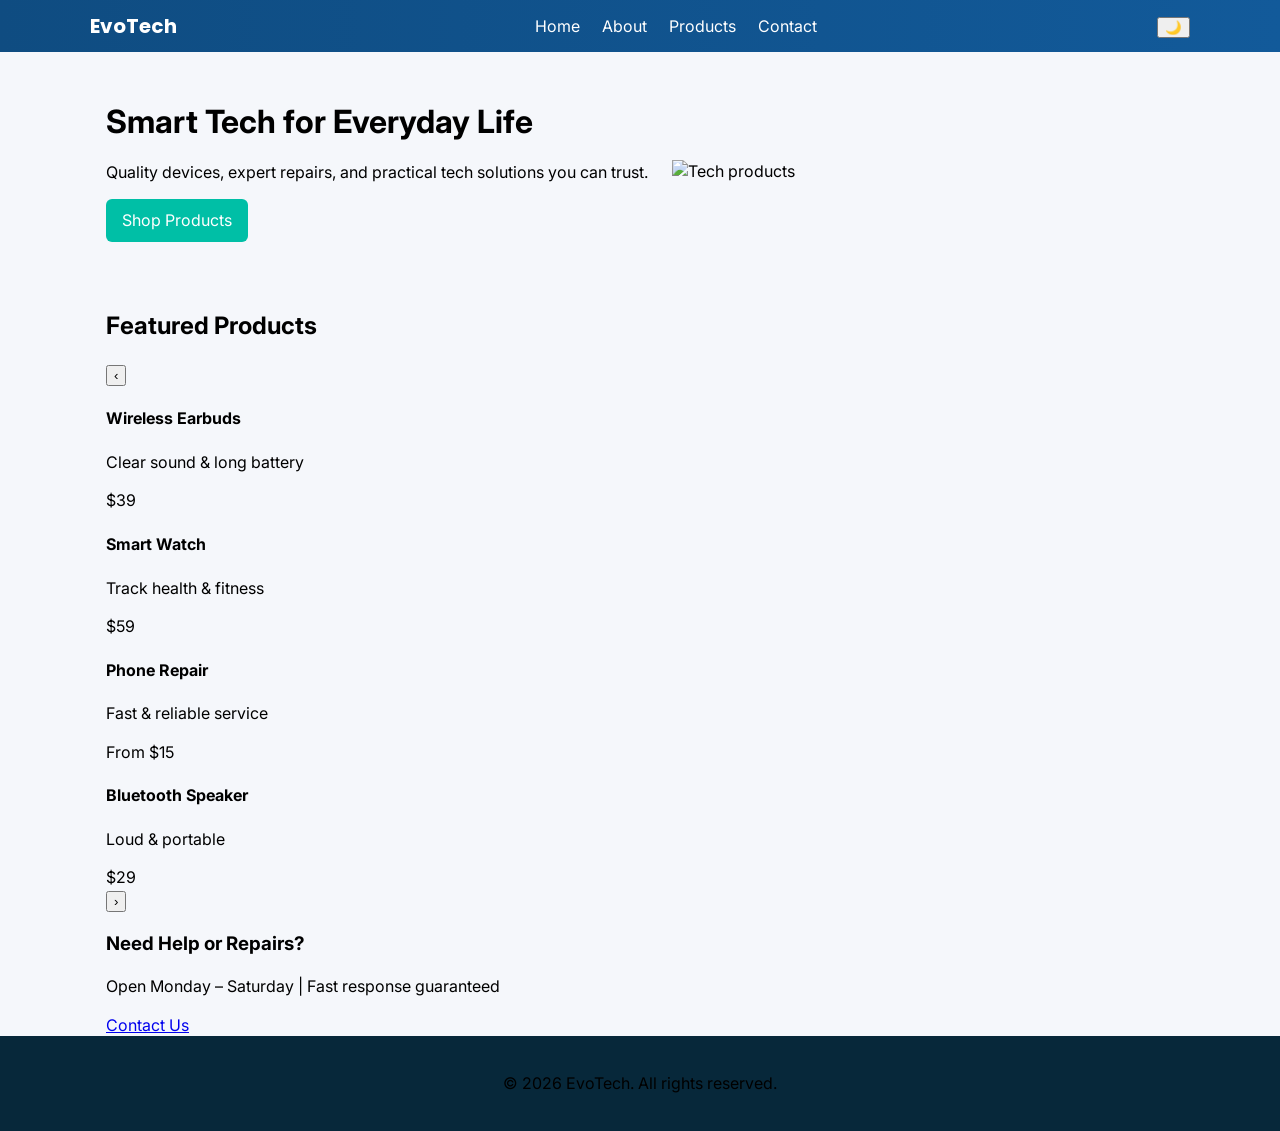
==== commit 906757bf: "Revise index.html for improved layout and content Signed-off-by: evannziza34-create <evannziza34@gma" ====
--- a/index.html
+++ b/index.html
@@ -1,58 +1,103 @@
 <!DOCTYPE html>
 <html lang="en">
 <head>
-    <meta charset="UTF-8">
-    <meta name="viewport" content="width=device-width, initial-scale=1.0">
-    <title>EvoTech</title>
-    <link rel="stylesheet" href="style.css">
-    <link rel="icon" href="logo.png">
+  <meta charset="UTF-8" />
+  <meta name="viewport" content="width=device-width, initial-scale=1.0"/>
+  <title>EvoTech Smart Tech Store</title>
+
+  <link rel="stylesheet" href="style.css" />
+  <link rel="icon" href="logo.png" />
+
+  <link href="https://fonts.googleapis.com/css2?family=Poppins:wght@500;700&family=Inter:wght@400;500&display=swap" rel="stylesheet">
 </head>
+
 <body>
-     <header class="site-header">
-        <div class="container header-inner">
-            <a href="index.html" class="logo">EvoTech</a>
-            <nav id="mainNav" class="nav">
-                <a href="index.html">Home</a>
-                <a href="about.html">About</a>
-                <a href="products.html">Our Products</a>
-                <a href="contact.html">Contact Us</a>
-            </nav>
-            <button id="navToggle" class="nav-toggle" aria-label="Open menu">☰</button>
-            <button id="themeToggle" class="theme-toggle" aria-label="Toggle.theme">Change Theme</button>
-            <main>
-                <section class="hero">
-                    <div class="container hero-inner">
-                        <div class="hero-text">
-                            <h1>Welcome to EvoTech</h1>
-                            <p>Quality devices, reliable repairs, and practical tech lessons.</p>
-                            <a href="products.html" class="btn">Shop Now</a>
-                        </div>
-                        <div class="hero-image">
-                            <img src="logo.png" alt="EvoTech logo image">
-                        </div>
-                    </div>
-                </section>
-                <section class="features container">
-                    <h2>Featured</h2>
-                    <div id="productCarousel" class="carousel">
+  <header class="site-header">
+    <div class="container header-inner">
+      <a href="index.html" class="logo">EvoTech</a>
 
-                    </div>
-                </section>
-                <section class="contact-preview container">
-                    <h3>Contact Us</h3>
-                    <p>Open from Monday to Saturday</p>
-                    <a href="contact.html" class="btn-outline">Get in touch with us for more info</a>
-                </section>
-            </main>
-            <footer class="site-footer">
-                <div class="container">
-                    <p>&copy; <span id="year"></span> EvoTech - All rights reserved.</p>
-                </div>
-            </footer>
-            <script src="script.js"></script>
-            <script src="carousel.js"></script>
-            <script src="form-validation.js"></script>
+      <nav id="mainNav" class="nav">
+        <a href="index.html" class="active">Home</a>
+        <a href="about.html">About</a>
+        <a href="products.html">Products</a>
+        <a href="contact.html">Contact</a>
+      </nav>
+
+      <div class="header-actions">
+        <button id="themeToggle" class="icon-btn" aria-label="Toggle theme">🌙</button>
+        <button id="navToggle" class="icon-btn nav-toggle" aria-label="Open menu">☰</button>
+      </div>
+    </div>
+  </header>
+
+  <main>
+    <section class="hero">
+      <div class="container hero-inner">
+        <div class="hero-text">
+          <h1>Smart Tech for Everyday Life</h1>
+          <p>
+            Quality devices, expert repairs, and practical tech solutions you can trust.
+          </p>
+          <a href="products.html" class="btn">Shop Products</a>
         </div>
-     </header>
+
+        <div class="hero-image">
+          <img src="https://via.placeholder.com/420x320" alt="Tech products">
+        </div>
+      </div>
+    </section>
+
+    <section class="features container">
+      <h2>Featured Products</h2>
+
+      <div class="carousel-wrapper">
+        <button class="carousel-btn left" id="prevBtn">‹</button>
+
+        <div id="productCarousel" class="carousel">
+          <div class="product-card">
+            <h4>Wireless Earbuds</h4>
+            <p>Clear sound & long battery</p>
+            <span>$39</span>
+          </div>
+
+          <div class="product-card">
+            <h4>Smart Watch</h4>
+            <p>Track health & fitness</p>
+            <span>$59</span>
+          </div>
+
+          <div class="product-card">
+            <h4>Phone Repair</h4>
+            <p>Fast & reliable service</p>
+            <span>From $15</span>
+          </div>
+
+          <div class="product-card">
+            <h4>Bluetooth Speaker</h4>
+            <p>Loud & portable</p>
+            <span>$29</span>
+          </div>
+        </div>
+
+        <button class="carousel-btn right" id="nextBtn">›</button>
+      </div>
+    </section>
+
+    <section class="contact-preview">
+      <div class="container">
+        <h3>Need Help or Repairs?</h3>
+        <p>Open Monday – Saturday | Fast response guaranteed</p>
+        <a href="contact.html" class="btn-outline">Contact Us</a>
+      </div>
+    </section>
+  </main>
+
+  <footer class="site-footer">
+    <div class="container">
+      <p>&copy; <span id="year"></span> EvoTech. All rights reserved.</p>
+    </div>
+  </footer>
+
+  <script src="script.js"></script>
 </body>
 </html>
--- a/style.css
+++ b/style.css
@@ -0,0 +1,59 @@
+:root{
+    --primary: #0f4c81;
+    --accent: #00bfa6;
+    --bg: #f5f7fb;
+    --text: #1f2d3d;
+    --max-width: 1100px;
+}
+*{
+    box-sizing: border-box;
+}
+body{
+    font-family: "Inter", system-ui, -apple-system, BlinkMacSystemFont, 'Segoe UI', Roboto, Oxygen, Ubuntu, Cantarell, 'Open Sans', 'Helvetica Neue', sans-serif;
+    margin: 0;
+    background: var(--bg);
+    line-height: 1.4;
+}
+.container{
+    max-width: var(--max-width);
+    margin: 0 auto;
+    padding: 0 16px;
+}
+.site-header{
+    background: linear-gradient(90deg, var(--primary), #125a9a);
+    color: white;
+    position: sticky;
+    top: 0;
+    z-index: 20;
+}
+.header-inner{
+    display: flex;
+    align-items: center;
+    justify-content: space-between;
+    padding: 12px 0;
+}
+.logo{
+    font-weight: 700;
+    font-family: 'Poppins', sans-serif;
+    text-decoration: none;
+    color: white; 
+    font-size: 1.25rem;
+}
+.nav a{
+    color: white; 
+    margin-left: 18px;
+    text-decoration: none;
+}
+.nav-toggle{display: none;}
+.hero{padding: 48px 0;}
+.hero-inner{display: flex; gap: 24px; align-items: center;}
+.hero-text h1{font-size: 2rem; margin: 0 0 12px;}
+.btn{display: inline-block; padding: 10px 16px; background: var(--accent); color: white; border-radius: 6px; text-decoration: none;}
+.site-footer{padding: 20px 0; text-align: center; background: #07283a;}
+body.dark{background: #0b0f12; color: #e6eef0;}
+body.dark .site-header{background: #062234;}
+@media (max-width:800px){
+    .hero-inner{flex-direction: column; text-align: center;}
+    .nav{display: none;}
+    .nav-toggle{display: inline-block; background: transparent; color: white; border: none; font-size: 1.2rem; cursor: pointer;}
+}
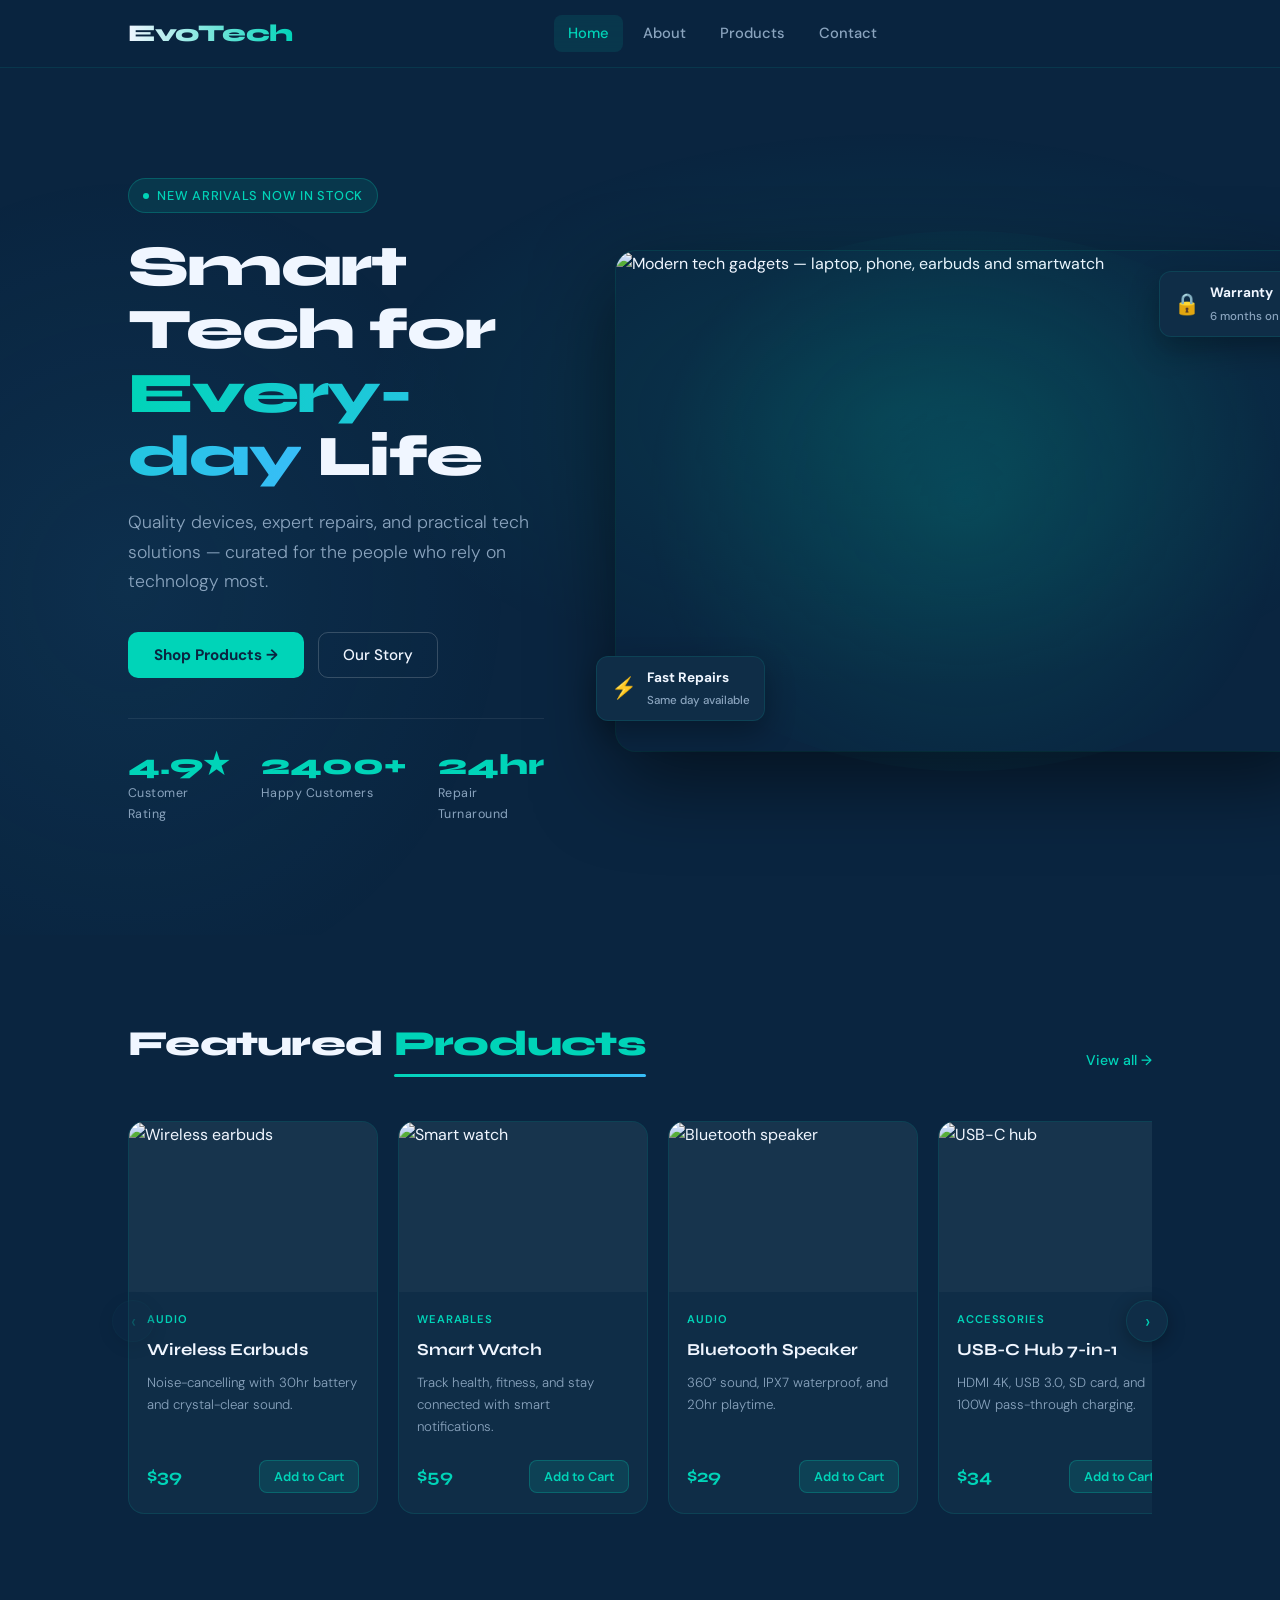
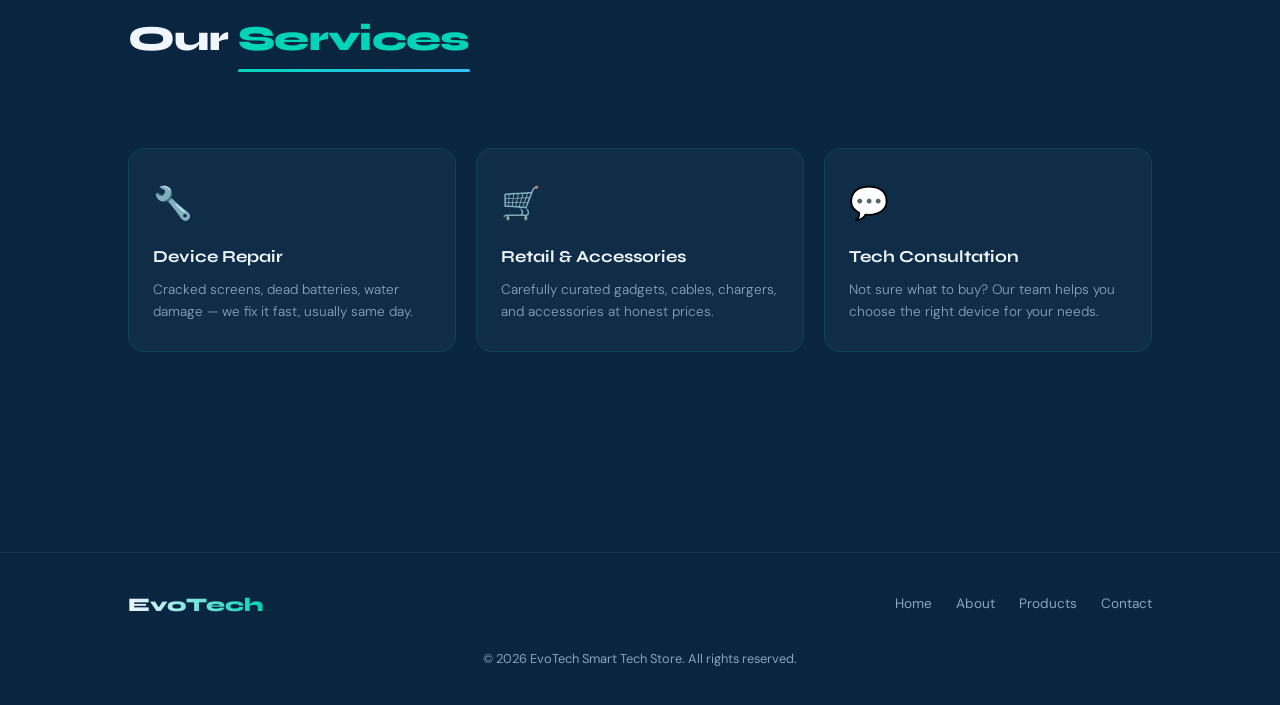
==== commit 67300461: "Update print statement from 'Hello' to 'Goodbye' Signed-off-by: evannziza34-create <evannziza34@gmai" ====
--- a/index.html
+++ b/index.html
@@ -1,103 +1,1288 @@
 <!DOCTYPE html>
 <html lang="en">
 <head>
-  <meta charset="UTF-8" />
-  <meta name="viewport" content="width=device-width, initial-scale=1.0"/>
-  <title>EvoTech Smart Tech Store</title>
-
-  <link rel="stylesheet" href="style.css" />
-  <link rel="icon" href="logo.png" />
-
-  <link href="https://fonts.googleapis.com/css2?family=Poppins:wght@500;700&family=Inter:wght@400;500&display=swap" rel="stylesheet">
+<meta charset="UTF-8"/>
+<meta name="viewport" content="width=device-width, initial-scale=1.0, viewport-fit=cover"/>
+<meta name="theme-color" content="#0a2540"/>
+<title>EvoTech — Smart Tech Store</title>
+<link rel="preconnect" href="https://fonts.googleapis.com"/>
+<link rel="preconnect" href="https://fonts.gstatic.com" crossorigin/>
+<link href="https://fonts.googleapis.com/css2?family=Syne:wght@600;700;800&family=DM+Sans:ital,wght@0,300;0,400;0,500;1,300&display=swap" rel="stylesheet"/>
+<style>
+:root {
+  --navy:    #0a2540;
+  --navy2:   #0d2e4d;
+  --teal:    #00d4b8;
+  --teal2:   #00b09a;
+  --sky:     #38bdf8;
+  --white:   #f0f6ff;
+  --muted:   #8aa4be;
+  --card-bg: #0f2d47;
+  --card-border: rgba(0,212,184,0.12);
+  --radius:  16px;
+  --font-head: "Syne", sans-serif;
+  --font-body: "DM Sans", sans-serif;
+  --max: 1120px;
+  --hh: 68px;
+  --transition: 0.28s cubic-bezier(.4,0,.2,1);
+}
+
+*, *::before, *::after { box-sizing: border-box; margin: 0; padding: 0; }
+html { scroll-behavior: smooth; }
+
+body {
+  font-family: var(--font-body);
+  background: var(--navy);
+  color: var(--white);
+  overflow-x: hidden;
+  line-height: 1.65;
+}
+
+img { display: block; max-width: 100%; }
+a { color: inherit; text-decoration: none; }
+button { font-family: var(--font-body); cursor: pointer; }
+
+.container {
+  max-width: var(--max);
+  margin-inline: auto;
+  padding-inline: clamp(18px, 5vw, 48px);
+}
+
+.skip-link {
+  position: absolute; top: -999px; left: 16px;
+  background: var(--teal); color: var(--navy);
+  padding: 10px 20px; border-radius: 6px; font-weight: 700; z-index: 9999;
+}
+.skip-link:focus { top: 8px; }
+
+.site-header {
+  position: sticky; top: 0; z-index: 100;
+  height: var(--hh);
+  background: rgba(10,37,64,0.82);
+  backdrop-filter: blur(18px);
+  -webkit-backdrop-filter: blur(18px);
+  border-bottom: 1px solid rgba(0,212,184,0.1);
+  transition: background var(--transition), height var(--transition), box-shadow var(--transition);
+}
+.site-header.scrolled {
+  height: 56px;
+  background: rgba(8,28,48,0.96);
+  box-shadow: 0 4px 32px rgba(0,0,0,0.4);
+}
+.header-inner {
+  display: flex; align-items: center; justify-content: space-between; height: 100%;
+}
+.logo {
+  font-family: var(--font-head); font-size: 1.5rem; font-weight: 800;
+  background: linear-gradient(90deg, var(--white), var(--teal));
+  -webkit-background-clip: text; -webkit-text-fill-color: transparent;
+  background-clip: text; letter-spacing: -0.02em; flex-shrink: 0;
+}
+.nav { display: flex; align-items: center; gap: 6px; }
+.nav a {
+  color: var(--muted); font-size: 0.92rem; font-weight: 500;
+  padding: 6px 14px; border-radius: 8px;
+  transition: color var(--transition), background var(--transition);
+}
+.nav a:hover, .nav a.active { color: var(--white); background: rgba(0,212,184,0.1); }
+.nav a.active { color: var(--teal); }
+.header-actions { display: flex; align-items: center; gap: 8px; }
+.icon-btn {
+  background: rgba(255,255,255,0.06); border: 1px solid rgba(255,255,255,0.1);
+  color: var(--white); font-size: 1.1rem; width: 38px; height: 38px;
+  border-radius: 10px; display: flex; align-items: center; justify-content: center;
+  transition: background var(--transition), transform var(--transition);
+}
+.icon-btn:hover { background: rgba(0,212,184,0.18); transform: scale(1.08); }
+.nav-toggle { display: none; }
+
+.page-section {
+  display: none; animation: fadeSection 0.45s ease both;
+}
+.page-section.active { display: block; }
+@keyframes fadeSection {
+  from { opacity: 0; transform: translateY(18px); }
+  to   { opacity: 1; transform: translateY(0); }
+}
+
+.hero {
+  padding-block: clamp(60px, 10vw, 110px);
+  position: relative; overflow: hidden;
+}
+.hero::before {
+  content: "";
+  position: absolute; inset: 0;
+  background:
+    radial-gradient(ellipse 70% 55% at 70% 40%, rgba(0,212,184,0.1) 0%, transparent 60%),
+    radial-gradient(ellipse 50% 80% at 10% 60%, rgba(56,189,248,0.07) 0%, transparent 60%);
+  pointer-events: none;
+}
+.hero-grid {
+  display: grid; grid-template-columns: 1fr 1fr;
+  align-items: center; gap: clamp(32px, 6vw, 72px);
+  position: relative;
+}
+.hero-eyebrow {
+  display: inline-flex; align-items: center; gap: 8px;
+  background: rgba(0,212,184,0.1); border: 1px solid rgba(0,212,184,0.25);
+  color: var(--teal); font-size: 0.8rem; font-weight: 500; letter-spacing: 0.06em;
+  text-transform: uppercase; padding: 6px 14px; border-radius: 100px; margin-bottom: 22px;
+}
+.hero-eyebrow span { width: 6px; height: 6px; background: var(--teal); border-radius: 50%; animation: pulse 2s infinite; }
+@keyframes pulse { 0%,100%{opacity:1;transform:scale(1)} 50%{opacity:.4;transform:scale(1.4)} }
+.hero-text h1 {
+  font-family: var(--font-head); font-size: clamp(2rem, 5.5vw, 3.6rem);
+  font-weight: 800; line-height: 1.1; letter-spacing: -0.03em;
+  margin-bottom: 20px;
+}
+.hero-text h1 em {
+  font-style: normal;
+  background: linear-gradient(90deg, var(--teal), var(--sky));
+  -webkit-background-clip: text; -webkit-text-fill-color: transparent; background-clip: text;
+}
+.hero-text p {
+  color: var(--muted); font-size: clamp(0.95rem, 2vw, 1.1rem);
+  max-width: 440px; margin-bottom: 36px; font-weight: 300;
+}
+.hero-ctas { display: flex; gap: 14px; flex-wrap: wrap; }
+.btn-primary {
+  display: inline-flex; align-items: center; gap: 8px;
+  background: var(--teal); color: var(--navy); font-weight: 700; font-size: 0.95rem;
+  padding: 13px 26px; border-radius: 10px; border: none;
+  transition: background var(--transition), transform var(--transition), box-shadow var(--transition);
+  box-shadow: 0 0 0 0 rgba(0,212,184,0.4);
+}
+.btn-primary:hover {
+  background: var(--teal2); transform: translateY(-2px);
+  box-shadow: 0 8px 28px rgba(0,212,184,0.35);
+}
+.btn-ghost {
+  display: inline-flex; align-items: center; gap: 8px;
+  background: transparent; color: var(--white); font-weight: 500; font-size: 0.95rem;
+  padding: 12px 24px; border-radius: 10px;
+  border: 1px solid rgba(255,255,255,0.18);
+  transition: background var(--transition), border-color var(--transition), transform var(--transition);
+}
+.btn-ghost:hover {
+  background: rgba(255,255,255,0.07); border-color: rgba(255,255,255,0.35);
+  transform: translateY(-2px);
+}
+.hero-image-wrap {
+  position: relative;
+}
+.hero-image-wrap::before {
+  content: "";
+  position: absolute; inset: -20px;
+  background: radial-gradient(circle at center, rgba(0,212,184,0.15) 0%, transparent 70%);
+  border-radius: 50%; pointer-events: none;
+}
+.hero-img {
+  width: 100%; border-radius: 20px;
+  box-shadow: 0 30px 80px rgba(0,0,0,0.5), 0 0 0 1px rgba(0,212,184,0.15);
+  transition: transform 0.5s ease, box-shadow 0.5s ease;
+}
+.hero-img:hover {
+  transform: translateY(-8px) scale(1.01);
+  box-shadow: 0 40px 90px rgba(0,0,0,0.55), 0 0 0 1px rgba(0,212,184,0.25);
+}
+.hero-stats {
+  display: flex; gap: 32px; margin-top: 40px;
+  padding-top: 32px; border-top: 1px solid rgba(255,255,255,0.08);
+}
+.stat-item { display: flex; flex-direction: column; }
+.stat-num {
+  font-family: var(--font-head); font-size: 1.8rem; font-weight: 800;
+  color: var(--teal); line-height: 1;
+}
+.stat-label { font-size: 0.78rem; color: var(--muted); margin-top: 4px; letter-spacing: 0.04em; }
+.hero-badge {
+  position: absolute; background: var(--card-bg);
+  border: 1px solid var(--card-border);
+  border-radius: 12px; padding: 10px 14px;
+  display: flex; align-items: center; gap: 10px;
+  box-shadow: 0 12px 30px rgba(0,0,0,0.3);
+  backdrop-filter: blur(10px);
+  font-size: 0.8rem; font-weight: 500;
+  animation: floatBadge 4s ease-in-out infinite;
+}
+.hero-badge.b1 { bottom: 30px; left: -20px; animation-delay: 0s; }
+.hero-badge.b2 { top: 20px; right: -10px; animation-delay: 1.5s; }
+@keyframes floatBadge {
+  0%,100% { transform: translateY(0); }
+  50%     { transform: translateY(-8px); }
+}
+.badge-icon { font-size: 1.3rem; }
+.badge-text strong { display: block; font-size: 0.85rem; color: var(--white); }
+.badge-text span { color: var(--muted); font-size: 0.72rem; }
+
+.featured-strip {
+  padding-block: clamp(50px,8vw,80px);
+}
+.section-header {
+  display: flex; align-items: flex-end; justify-content: space-between;
+  margin-bottom: 40px; flex-wrap: wrap; gap: 16px;
+}
+.section-header h2 {
+  font-family: var(--font-head); font-size: clamp(1.5rem,4vw,2.2rem);
+  font-weight: 800; letter-spacing: -0.02em;
+}
+.section-header h2 span { color: var(--teal); }
+.see-all {
+  color: var(--teal); font-size: 0.88rem; font-weight: 500;
+  display: flex; align-items: center; gap: 6px;
+  transition: gap var(--transition);
+}
+.see-all:hover { gap: 10px; }
+.carousel-outer { position: relative; }
+.carousel-track {
+  display: flex; gap: 20px; overflow-x: auto;
+  scroll-snap-type: x mandatory; scroll-behavior: smooth;
+  -webkit-overflow-scrolling: touch; padding-block: 8px 16px;
+}
+.carousel-track::-webkit-scrollbar { display: none; }
+.carousel-track { scrollbar-width: none; }
+.c-btn {
+  position: absolute; top: 50%; transform: translateY(-50%);
+  width: 42px; height: 42px; border-radius: 50%;
+  background: var(--card-bg); border: 1px solid var(--card-border);
+  color: var(--teal); font-size: 1.2rem; z-index: 2;
+  display: flex; align-items: center; justify-content: center;
+  box-shadow: 0 4px 18px rgba(0,0,0,0.3);
+  transition: background var(--transition), transform var(--transition), opacity var(--transition);
+}
+.c-btn:hover { background: var(--teal); color: var(--navy); transform: translateY(-50%) scale(1.1); }
+.c-btn.prev { left: -16px; }
+.c-btn.next { right: -16px; }
+.c-btn:disabled { opacity: 0.25; cursor: not-allowed; }
+
+.prod-card {
+  flex: 0 0 250px; min-width: 250px; scroll-snap-align: start;
+  background: var(--card-bg); border: 1px solid var(--card-border);
+  border-radius: var(--radius); overflow: hidden;
+  transition: transform var(--transition), box-shadow var(--transition), border-color var(--transition);
+  display: flex; flex-direction: column;
+}
+.prod-card:hover {
+  transform: translateY(-6px);
+  box-shadow: 0 20px 50px rgba(0,0,0,0.35);
+  border-color: rgba(0,212,184,0.3);
+}
+.prod-img-wrap {
+  height: 170px; overflow: hidden; background: rgba(255,255,255,0.03);
+}
+.prod-img-wrap img {
+  width: 100%; height: 100%; object-fit: cover;
+  transition: transform 0.5s ease;
+}
+.prod-card:hover .prod-img-wrap img { transform: scale(1.07); }
+.prod-info { padding: 18px 18px 20px; flex: 1; display: flex; flex-direction: column; gap: 8px; }
+.prod-tag {
+  font-size: 0.7rem; letter-spacing: 0.08em; text-transform: uppercase;
+  color: var(--teal); font-weight: 600;
+}
+.prod-info h4 { font-family: var(--font-head); font-size: 1.05rem; font-weight: 700; }
+.prod-info p { font-size: 0.83rem; color: var(--muted); flex: 1; font-weight: 300; }
+.prod-footer {
+  display: flex; align-items: center; justify-content: space-between; margin-top: 14px;
+}
+.prod-price { font-family: var(--font-head); font-size: 1.15rem; font-weight: 700; color: var(--teal); }
+.btn-cart {
+  background: rgba(0,212,184,0.12); border: 1px solid rgba(0,212,184,0.25);
+  color: var(--teal); font-size: 0.8rem; font-weight: 600;
+  padding: 7px 14px; border-radius: 8px;
+  transition: background var(--transition), color var(--transition), transform 0.15s;
+}
+.btn-cart:hover { background: var(--teal); color: var(--navy); transform: scale(1.04); }
+.btn-cart.added { background: var(--teal); color: var(--navy); }
+
+.services-row {
+  display: grid; grid-template-columns: repeat(3, 1fr); gap: 20px;
+  margin-block: clamp(50px,8vw,80px) 0;
+}
+.svc-card {
+  background: var(--card-bg); border: 1px solid var(--card-border);
+  border-radius: var(--radius); padding: 28px 24px;
+  transition: transform var(--transition), box-shadow var(--transition), border-color var(--transition);
+}
+.svc-card:hover {
+  transform: translateY(-4px);
+  box-shadow: 0 14px 40px rgba(0,0,0,0.3);
+  border-color: rgba(0,212,184,0.3);
+}
+.svc-icon { font-size: 2rem; margin-bottom: 14px; }
+.svc-card h3 { font-family: var(--font-head); font-size: 1.05rem; font-weight: 700; margin-bottom: 8px; }
+.svc-card p { font-size: 0.85rem; color: var(--muted); font-weight: 300; line-height: 1.6; }
+
+.about-hero {
+  padding-block: clamp(60px,10vw,100px);
+  display: grid; grid-template-columns: 1fr 1fr;
+  align-items: center; gap: clamp(32px,6vw,72px);
+}
+.about-img-stack { position: relative; height: 420px; }
+.about-img-main {
+  position: absolute; width: 80%; right: 0; top: 0;
+  border-radius: var(--radius);
+  box-shadow: 0 24px 60px rgba(0,0,0,0.4);
+  object-fit: cover; height: 340px;
+}
+.about-img-accent {
+  position: absolute; width: 55%; left: 0; bottom: 0;
+  border-radius: var(--radius);
+  box-shadow: 0 16px 40px rgba(0,0,0,0.4);
+  border: 3px solid var(--navy);
+  object-fit: cover; height: 200px;
+}
+.about-text .section-label {
+  font-size: 0.78rem; letter-spacing: 0.1em; text-transform: uppercase;
+  color: var(--teal); font-weight: 600; margin-bottom: 14px;
+}
+.about-text h2 {
+  font-family: var(--font-head); font-size: clamp(1.7rem,4vw,2.6rem);
+  font-weight: 800; letter-spacing: -0.02em; line-height: 1.15; margin-bottom: 20px;
+}
+.about-text h2 span { color: var(--teal); }
+.about-text p { color: var(--muted); font-weight: 300; margin-bottom: 16px; font-size: 0.97rem; }
+.about-list { list-style: none; margin-block: 20px 32px; display: flex; flex-direction: column; gap: 12px; }
+.about-list li {
+  display: flex; align-items: flex-start; gap: 12px;
+  font-size: 0.93rem; color: var(--muted); font-weight: 300;
+}
+.about-list li::before {
+  content: "✓"; width: 20px; height: 20px; background: rgba(0,212,184,0.15);
+  color: var(--teal); font-size: 0.75rem; font-weight: 700;
+  border-radius: 50%; display: flex; align-items: center; justify-content: center; flex-shrink: 0;
+}
+.team-section { padding-block: clamp(50px,8vw,80px); }
+.team-section h2 {
+  font-family: var(--font-head); font-size: clamp(1.4rem,3vw,2rem);
+  font-weight: 800; text-align: center; margin-bottom: 10px;
+}
+.team-section .sub { text-align: center; color: var(--muted); margin-bottom: 44px; font-weight: 300; }
+.team-grid { display: grid; grid-template-columns: repeat(3, 1fr); gap: 24px; }
+.team-card {
+  background: var(--card-bg); border: 1px solid var(--card-border);
+  border-radius: var(--radius); overflow: hidden; text-align: center;
+  transition: transform var(--transition), box-shadow var(--transition);
+}
+.team-card:hover { transform: translateY(-5px); box-shadow: 0 16px 40px rgba(0,0,0,0.3); }
+.team-card img { width: 100%; height: 220px; object-fit: cover; object-position: top; }
+.team-card-info { padding: 20px; }
+.team-card-info h4 { font-family: var(--font-head); font-weight: 700; margin-bottom: 4px; }
+.team-card-info span { font-size: 0.82rem; color: var(--teal); font-weight: 500; }
+.values-strip {
+  display: grid; grid-template-columns: repeat(4,1fr); gap: 16px;
+  padding-block: clamp(40px,6vw,70px);
+  border-top: 1px solid rgba(255,255,255,0.06);
+}
+.value-item { text-align: center; padding: 24px 16px; }
+.value-item .vi { font-size: 2rem; margin-bottom: 12px; }
+.value-item h4 { font-family: var(--font-head); font-size: 0.95rem; margin-bottom: 6px; }
+.value-item p { font-size: 0.82rem; color: var(--muted); font-weight: 300; }
+
+/* ════════════════════════════════════════════
+   PRODUCTS PAGE
+   ════════════════════════════════════════════ */
+.products-page { padding-block: clamp(50px,8vw,80px); }
+.products-header { text-align: center; margin-bottom: 50px; }
+.products-header h1 {
+  font-family: var(--font-head); font-size: clamp(2rem,5vw,3rem);
+  font-weight: 800; letter-spacing: -0.02em; margin-bottom: 12px;
+}
+.products-header p { color: var(--muted); max-width: 500px; margin-inline: auto; font-weight: 300; }
+.filter-bar {
+  display: flex; gap: 10px; flex-wrap: wrap; justify-content: center; margin-bottom: 40px;
+}
+.filter-btn {
+  background: rgba(255,255,255,0.06); border: 1px solid rgba(255,255,255,0.1);
+  color: var(--muted); font-size: 0.85rem; font-weight: 500;
+  padding: 8px 20px; border-radius: 100px; cursor: pointer;
+  transition: background var(--transition), color var(--transition), border-color var(--transition);
+}
+.filter-btn:hover, .filter-btn.active {
+  background: rgba(0,212,184,0.12); border-color: rgba(0,212,184,0.35); color: var(--teal);
+}
+.products-grid {
+  display: grid; grid-template-columns: repeat(auto-fill, minmax(240px,1fr)); gap: 22px;
+}
+.products-grid .prod-card { flex: unset; min-width: unset; }
+.prod-card.hidden { display: none; }
+.contact-page { padding-block: clamp(50px,8vw,80px); }
+.contact-grid { display: grid; grid-template-columns: 1fr 1fr; gap: clamp(32px,5vw,64px); }
+.contact-info-col h1 {
+  font-family: var(--font-head); font-size: clamp(1.8rem,4vw,2.8rem);
+  font-weight: 800; letter-spacing: -0.02em; margin-bottom: 16px;
+}
+.contact-info-col h1 span { color: var(--teal); }
+.contact-info-col p { color: var(--muted); font-weight: 300; margin-bottom: 36px; }
+.contact-items { display: flex; flex-direction: column; gap: 20px; margin-bottom: 40px; }
+.ci {
+  display: flex; align-items: flex-start; gap: 16px;
+  background: var(--card-bg); border: 1px solid var(--card-border);
+  border-radius: 12px; padding: 18px 20px;
+}
+.ci-icon {
+  width: 42px; height: 42px; background: rgba(0,212,184,0.12);
+  border-radius: 10px; display: flex; align-items: center; justify-content: center;
+  font-size: 1.2rem; flex-shrink: 0;
+}
+.ci-text strong { display: block; font-weight: 600; margin-bottom: 3px; }
+.ci-text span { font-size: 0.85rem; color: var(--muted); font-weight: 300; }
+.hours-card {
+  background: var(--card-bg); border: 1px solid var(--card-border);
+  border-radius: 12px; padding: 22px;
+}
+.hours-card h4 { font-family: var(--font-head); font-weight: 700; margin-bottom: 16px; color: var(--teal); }
+.hours-row {
+  display: flex; justify-content: space-between;
+  padding-block: 8px; border-bottom: 1px solid rgba(255,255,255,0.05);
+  font-size: 0.88rem;
+}
+.hours-row:last-child { border-bottom: none; }
+.hours-row .day { color: var(--muted); font-weight: 300; }
+.hours-row .time { font-weight: 500; }
+.hours-row .closed { color: #f87171; }
+.contact-form-col h2 {
+  font-family: var(--font-head); font-size: 1.5rem; font-weight: 700; margin-bottom: 28px;
+}
+.form-card {
+  background: var(--card-bg); border: 1px solid var(--card-border);
+  border-radius: 20px; padding: clamp(24px,4vw,40px);
+}
+.form-row { display: grid; grid-template-columns: 1fr 1fr; gap: 16px; }
+.form-group { display: flex; flex-direction: column; gap: 7px; margin-bottom: 18px; }
+.form-group label { font-size: 0.82rem; font-weight: 500; color: var(--muted); letter-spacing: 0.04em; text-transform: uppercase; }
+.form-group input,
+.form-group textarea,
+.form-group select {
+  background: rgba(255,255,255,0.04); border: 1px solid rgba(255,255,255,0.1);
+  border-radius: 10px; padding: 12px 16px; color: var(--white);
+  font-family: var(--font-body); font-size: 0.93rem; font-weight: 300;
+  transition: border-color var(--transition), box-shadow var(--transition); outline: none;
+}
+.form-group input:focus,
+.form-group textarea:focus,
+.form-group select:focus {
+  border-color: rgba(0,212,184,0.5);
+  box-shadow: 0 0 0 3px rgba(0,212,184,0.1);
+}
+.form-group textarea { resize: vertical; min-height: 130px; }
+.form-group select option { background: var(--navy2); }
+.btn-submit {
+  width: 100%; background: var(--teal); color: var(--navy);
+  font-family: var(--font-head); font-size: 1rem; font-weight: 700;
+  padding: 15px; border: none; border-radius: 10px;
+  transition: background var(--transition), transform var(--transition), box-shadow var(--transition);
+}
+.btn-submit:hover {
+  background: var(--teal2); transform: translateY(-2px);
+  box-shadow: 0 10px 28px rgba(0,212,184,0.35);
+}
+.form-success {
+  display: none; text-align: center; padding: 24px 0;
+}
+.form-success .check { font-size: 3rem; margin-bottom: 12px; }
+.form-success h3 { font-family: var(--font-head); font-size: 1.3rem; margin-bottom: 8px; }
+.form-success p { color: var(--muted); font-size: 0.9rem; }
+.site-footer {
+  border-top: 1px solid rgba(255,255,255,0.07);
+  padding-block: 36px;
+  margin-top: clamp(60px,10vw,100px);
+}
+.footer-inner {
+  display: flex; align-items: center; justify-content: space-between; flex-wrap: wrap; gap: 20px;
+}
+.footer-logo {
+  font-family: var(--font-head); font-size: 1.2rem; font-weight: 800;
+  background: linear-gradient(90deg, var(--white), var(--teal));
+  -webkit-background-clip: text; -webkit-text-fill-color: transparent; background-clip: text;
+}
+.footer-links { display: flex; gap: 24px; }
+.footer-links a { font-size: 0.85rem; color: var(--muted); transition: color var(--transition); }
+.footer-links a:hover { color: var(--teal); }
+.footer-copy { font-size: 0.8rem; color: var(--muted); width: 100%; text-align: center; margin-top: 8px; }
+#evoToast {
+  position: fixed; bottom: 88px; left: 50%;
+  transform: translateX(-50%) translateY(16px);
+  background: #1a3a58; border: 1px solid rgba(0,212,184,0.25);
+  color: var(--white); padding: 12px 24px; border-radius: 100px;
+  font-size: 0.88rem; font-weight: 500;
+  box-shadow: 0 8px 30px rgba(0,0,0,0.4);
+  opacity: 0; pointer-events: none; z-index: 9999;
+  transition: opacity 0.3s ease, transform 0.3s ease;
+  white-space: nowrap;
+}
+#evoToast.show { opacity: 1; transform: translateX(-50%) translateY(0); }
+
+#backToTop {
+  position: fixed; bottom: 28px; right: 24px;
+  width: 44px; height: 44px; border-radius: 50%;
+  background: var(--teal); color: var(--navy);
+  font-size: 1.1rem; font-weight: 700; border: none;
+  box-shadow: 0 6px 22px rgba(0,212,184,0.4); z-index: 200;
+  opacity: 0; transform: translateY(12px); pointer-events: none;
+  transition: opacity 0.3s, transform 0.3s, background 0.2s;
+  display: flex; align-items: center; justify-content: center;
+}
+#backToTop.show { opacity: 1; transform: translateY(0); pointer-events: auto; }
+#backToTop:hover { background: var(--teal2); transform: translateY(-3px); }
+
+.reveal {
+  opacity: 0;
+  transform: translateY(36px);
+  transition: opacity 0.7s cubic-bezier(0.16,1,0.3,1),
+              transform 0.7s cubic-bezier(0.16,1,0.3,1);
+}
+.reveal.in { opacity: 1; transform: translateY(0); }
+
+
+.reveal-left  { opacity: 0; transform: translateX(-50px); transition: opacity 0.75s cubic-bezier(0.16,1,0.3,1), transform 0.75s cubic-bezier(0.16,1,0.3,1); }
+.reveal-right { opacity: 0; transform: translateX(50px);  transition: opacity 0.75s cubic-bezier(0.16,1,0.3,1), transform 0.75s cubic-bezier(0.16,1,0.3,1); }
+.reveal-left.in, .reveal-right.in { opacity: 1; transform: translateX(0); }
+
+.reveal-scale { opacity: 0; transform: scale(0.88); transition: opacity 0.65s cubic-bezier(0.34,1.56,0.64,1), transform 0.65s cubic-bezier(0.34,1.56,0.64,1); }
+.reveal-scale.in { opacity: 1; transform: scale(1); }
+
+.reveal-rotate { opacity: 0; transform: rotate(-6deg) translateY(24px); transition: opacity 0.65s cubic-bezier(0.16,1,0.3,1), transform 0.65s cubic-bezier(0.16,1,0.3,1); }
+.reveal-rotate.in { opacity: 1; transform: rotate(0deg) translateY(0); }
+
+/* ── Clip wipe (text reveal) ──────────────── */
+.reveal-clip {
+  clip-path: inset(0 100% 0 0);
+  transition: clip-path 0.8s cubic-bezier(0.16,1,0.3,1);
+}
+.reveal-clip.in { clip-path: inset(0 0% 0 0); }
+
+/* ── Blur-in ──────────────────────────────── */
+.reveal-blur { opacity: 0; filter: blur(12px); transform: translateY(16px); transition: opacity 0.7s ease, filter 0.7s ease, transform 0.7s ease; }
+.reveal-blur.in { opacity: 1; filter: blur(0); transform: translateY(0); }
+
+/* ── Flip (card flip feel) ────────────────── */
+.reveal-flip { opacity: 0; transform: perspective(600px) rotateX(20deg) translateY(30px); transition: opacity 0.7s ease, transform 0.7s cubic-bezier(0.16,1,0.3,1); transform-origin: top center; }
+.reveal-flip.in { opacity: 1; transform: perspective(600px) rotateX(0) translateY(0); }
+
+/* ── Stagger delays ───────────────────────── */
+.reveal-d1, .reveal-left.reveal-d1, .reveal-right.reveal-d1,
+.reveal-scale.reveal-d1, .reveal-rotate.reveal-d1,
+.reveal-blur.reveal-d1, .reveal-flip.reveal-d1 { transition-delay: 0.1s; }
+
+.reveal-d2, .reveal-left.reveal-d2, .reveal-right.reveal-d2,
+.reveal-scale.reveal-d2, .reveal-rotate.reveal-d2,
+.reveal-blur.reveal-d2, .reveal-flip.reveal-d2 { transition-delay: 0.2s; }
+
+.reveal-d3, .reveal-left.reveal-d3, .reveal-right.reveal-d3,
+.reveal-scale.reveal-d3, .reveal-rotate.reveal-d3,
+.reveal-blur.reveal-d3, .reveal-flip.reveal-d3 { transition-delay: 0.3s; }
+
+.reveal-d4 { transition-delay: 0.4s; }
+.reveal-d5 { transition-delay: 0.5s; }
+
+/* ── Parallax floating elements ───────────── */
+.parallax-slow  { will-change: transform; }
+.parallax-med   { will-change: transform; }
+
+/* ── Counting numbers ─────────────────────── */
+.count-num { display: inline-block; }
+
+/* ── Hero entrance animations ─────────────── */
+.hero-text .hero-eyebrow { animation: slideInDown 0.6s cubic-bezier(0.16,1,0.3,1) 0.1s both; }
+.hero-text h1             { animation: slideInLeft 0.8s cubic-bezier(0.16,1,0.3,1) 0.25s both; }
+.hero-text p              { animation: slideInLeft 0.7s cubic-bezier(0.16,1,0.3,1) 0.4s both; }
+.hero-ctas                { animation: slideInLeft 0.7s cubic-bezier(0.16,1,0.3,1) 0.55s both; }
+.hero-stats               { animation: slideInLeft 0.7s cubic-bezier(0.16,1,0.3,1) 0.7s both; }
+.hero-image-wrap          { animation: slideInRight 0.9s cubic-bezier(0.16,1,0.3,1) 0.3s both; }
+.hero-badge.b1            { animation: popIn 0.6s cubic-bezier(0.34,1.56,0.64,1) 1.1s both; }
+.hero-badge.b2            { animation: popIn 0.6s cubic-bezier(0.34,1.56,0.64,1) 1.3s both; }
+
+@keyframes slideInDown  { from { opacity:0; transform: translateY(-30px); } to { opacity:1; transform: translateY(0); } }
+@keyframes slideInLeft  { from { opacity:0; transform: translateX(-40px); } to { opacity:1; transform: translateX(0); } }
+@keyframes slideInRight { from { opacity:0; transform: translateX(40px);  } to { opacity:1; transform: translateX(0); } }
+@keyframes popIn        { from { opacity:0; transform: scale(0.5); }       to { opacity:1; transform: scale(1); } }
+
+/* ── Underline draw on section headings ────── */
+.section-header h2 .teal-word { position: relative; display: inline-block; }
+.section-header h2 .teal-word::after {
+  content: "";
+  position: absolute;
+  bottom: -4px; left: 0;
+  height: 3px; width: 0;
+  background: linear-gradient(90deg, var(--teal), var(--sky));
+  border-radius: 2px;
+  transition: width 0.8s cubic-bezier(0.16,1,0.3,1) 0.3s;
+}
+.section-header.in h2 .teal-word::after { width: 100%; }
+
+/* ── Card tilt-glow on hover ──────────────── */
+.prod-card { transition: transform 0.4s cubic-bezier(0.16,1,0.3,1), box-shadow 0.4s ease, border-color 0.3s ease; transform-style: preserve-3d; }
+
+/* ── Shimmer on skeleton loading ──────────── */
+@keyframes shimmer {
+  0%   { background-position: -400px 0; }
+  100% { background-position: 400px 0; }
+}
+
+/* ── Scroll-progress bar ──────────────────── */
+#scrollBar {
+  position: fixed; top: 0; left: 0; z-index: 9999;
+  height: 3px; width: 0%;
+  background: linear-gradient(90deg, var(--teal), var(--sky), var(--teal));
+  background-size: 200% 100%;
+  animation: barShimmer 2s linear infinite;
+  pointer-events: none;
+  transition: width 0.1s linear;
+}
+@keyframes barShimmer {
+  0%   { background-position: 0% 50%; }
+  100% { background-position: 200% 50%; }
+}
+
+/* ── Tilt card effect ─────────────────────── */
+.tilt-card { transition: transform 0.15s ease, box-shadow 0.15s ease; }
+
+/* ════════════════════════════════════════════
+   RESPONSIVE
+   ════════════════════════════════════════════ */
+@media (max-width: 920px) {
+  .hero-grid, .about-hero, .contact-grid { grid-template-columns: 1fr; }
+  .hero-image-wrap { order: -1; }
+  .hero-badge.b1, .hero-badge.b2 { display: none; }
+  .hero-text p { max-width: 100%; }
+  .team-grid { grid-template-columns: repeat(2,1fr); }
+  .values-strip { grid-template-columns: repeat(2,1fr); }
+  .services-row { grid-template-columns: 1fr; }
+  .about-img-stack { height: 300px; }
+  .about-img-main { width: 75%; height: 260px; }
+  .about-img-accent { height: 160px; }
+  .nav {
+    position: absolute; top: 68px; right: 18px;
+    background: rgba(10,37,64,0.97); backdrop-filter: blur(20px);
+    flex-direction: column; align-items: flex-start; gap: 4px;
+    padding: 16px; border-radius: 14px; min-width: 180px;
+    border: 1px solid rgba(0,212,184,0.15);
+    box-shadow: 0 12px 40px rgba(0,0,0,0.4);
+    display: none;
+  }
+  .nav.open { display: flex; animation: navDrop 0.2s ease both; }
+  @keyframes navDrop { from{opacity:0;transform:translateY(-10px)} to{opacity:1;transform:translateY(0)} }
+  .nav a { padding: 10px 8px; width: 100%; }
+  .nav-toggle { display: flex !important; }
+  .form-row { grid-template-columns: 1fr; }
+}
+@media (max-width: 600px) {
+  .hero-stats { gap: 20px; }
+  .stat-num { font-size: 1.4rem; }
+  .team-grid { grid-template-columns: 1fr; max-width: 320px; margin-inline: auto; }
+  .c-btn.prev { left: -6px; }
+  .c-btn.next { right: -6px; }
+  .prod-card { flex: 0 0 210px; min-width: 210px; }
+}
+@keyframes filterIn {
+  from { opacity: 0; transform: scale(0.92) translateY(12px); }
+  to   { opacity: 1; transform: scale(1) translateY(0); }
+}
+
+@media (prefers-reduced-motion: reduce) {
+  *, *::before, *::after { animation-duration: 0.01ms !important; transition-duration: 0.01ms !important; }
+  html { scroll-behavior: auto; }
+  .reveal { opacity: 1; transform: none; }
+}
+</style>
 </head>
-
 <body>
-  <header class="site-header">
-    <div class="container header-inner">
-      <a href="index.html" class="logo">EvoTech</a>
-
-      <nav id="mainNav" class="nav">
-        <a href="index.html" class="active">Home</a>
-        <a href="about.html">About</a>
-        <a href="products.html">Products</a>
-        <a href="contact.html">Contact</a>
-      </nav>
-
-      <div class="header-actions">
-        <button id="themeToggle" class="icon-btn" aria-label="Toggle theme">🌙</button>
-        <button id="navToggle" class="icon-btn nav-toggle" aria-label="Open menu">☰</button>
+
+<a href="#mainContent" class="skip-link">Skip to main content</a>
+<div id="scrollBar"></div>
+
+<!-- ══ HEADER ══════════════════════════════════════════ -->
+<header class="site-header" role="banner">
+  <div class="container header-inner">
+    <a href="#" class="logo" data-page="home">EvoTech</a>
+    <nav id="mainNav" class="nav" aria-label="Main navigation">
+      <a href="#" class="active" data-page="home">Home</a>
+      <a href="#" data-page="about">About</a>
+      <a href="#" data-page="products">Products</a>
+      <a href="#" data-page="contact">Contact</a>
+    </nav>
+    <div class="header-actions">
+      <button id="themeToggle" class="icon-btn" aria-label="Toggle theme" style="display:none">🌙</button>
+      <button id="navToggle" class="icon-btn nav-toggle" aria-label="Open menu" aria-expanded="false" aria-controls="mainNav">☰</button>
+    </div>
+  </div>
+</header>
+
+<!-- ══ MAIN ════════════════════════════════════════════ -->
+<main id="mainContent">
+
+  <!-- ━━ HOME PAGE ━━━━━━━━━━━━━━━━━━━━━━━━━━━━━━━━━━━ -->
+  <div id="page-home" class="page-section active">
+    <section class="hero">
+      <div class="container">
+        <div class="hero-grid">
+          <div class="hero-text">
+            <div class="hero-eyebrow"><span></span> New Arrivals Now In Stock</div>
+            <h1>Smart Tech for <em>Every&shy;day</em> Life</h1>
+            <p>Quality devices, expert repairs, and practical tech solutions — curated for the people who rely on technology most.</p>
+            <div class="hero-ctas">
+              <button class="btn-primary" data-page="products">Shop Products →</button>
+              <button class="btn-ghost" data-page="about">Our Story</button>
+            </div>
+            <div class="hero-stats">
+              <div class="stat-item"><span class="stat-num count-num" data-target="4.9" data-suffix="★" data-decimals="1">4.9★</span><span class="stat-label">Customer Rating</span></div>
+              <div class="stat-item"><span class="stat-num count-num" data-target="2400" data-suffix="+" data-prefix="">2,400+</span><span class="stat-label">Happy Customers</span></div>
+              <div class="stat-item"><span class="stat-num">24hr</span><span class="stat-label">Repair Turnaround</span></div>
+            </div>
+          </div>
+          <div class="hero-image-wrap">
+            <img class="hero-img"
+              src="https://images.unsplash.com/photo-1468495244123-6c6c332eeece?w=700&q=80"
+              alt="Modern tech gadgets — laptop, phone, earbuds and smartwatch"
+              width="700" height="500" loading="eager" decoding="async"/>
+            <div class="hero-badge b1">
+              <span class="badge-icon">⚡</span>
+              <div class="badge-text"><strong>Fast Repairs</strong><span>Same day available</span></div>
+            </div>
+            <div class="hero-badge b2">
+              <span class="badge-icon">🔒</span>
+              <div class="badge-text"><strong>Warranty</strong><span>6 months on parts</span></div>
+            </div>
+          </div>
+        </div>
+      </div>
+    </section>
+
+    <!-- Featured products carousel -->
+    <section class="featured-strip">
+      <div class="container">
+        <div class="section-header">
+          <h2>Featured <span class="teal-word" style="color:var(--teal)">Products</span></h2>
+          <a href="#" class="see-all" data-page="products">View all →</a>
+        </div>
+        <div class="carousel-outer">
+          <button class="c-btn prev" id="prevBtn" aria-label="Scroll left">‹</button>
+          <div class="carousel-track" id="carousel" role="region" aria-label="Featured products">
+            <div class="prod-card reveal">
+              <div class="prod-img-wrap"><img src="https://images.unsplash.com/photo-1590658268037-6bf12165a8df?w=400&q=80" alt="Wireless earbuds" loading="lazy"/></div>
+              <div class="prod-info">
+                <span class="prod-tag">Audio</span>
+                <h4>Wireless Earbuds</h4>
+                <p>Noise-cancelling with 30hr battery and crystal-clear sound.</p>
+                <div class="prod-footer"><span class="prod-price">$39</span><button class="btn-cart" data-name="Wireless Earbuds">Add to Cart</button></div>
+              </div>
+            </div>
+            <div class="prod-card reveal reveal-d1">
+              <div class="prod-img-wrap"><img src="https://images.unsplash.com/photo-1523275335684-37898b6baf30?w=400&q=80" alt="Smart watch" loading="lazy"/></div>
+              <div class="prod-info">
+                <span class="prod-tag">Wearables</span>
+                <h4>Smart Watch</h4>
+                <p>Track health, fitness, and stay connected with smart notifications.</p>
+                <div class="prod-footer"><span class="prod-price">$59</span><button class="btn-cart" data-name="Smart Watch">Add to Cart</button></div>
+              </div>
+            </div>
+            <div class="prod-card reveal reveal-d2">
+              <div class="prod-img-wrap"><img src="https://images.unsplash.com/photo-1608043152269-423dbba4e7e1?w=400&q=80" alt="Bluetooth speaker" loading="lazy"/></div>
+              <div class="prod-info">
+                <span class="prod-tag">Audio</span>
+                <h4>Bluetooth Speaker</h4>
+                <p>360° sound, IPX7 waterproof, and 20hr playtime.</p>
+                <div class="prod-footer"><span class="prod-price">$29</span><button class="btn-cart" data-name="Bluetooth Speaker">Add to Cart</button></div>
+              </div>
+            </div>
+            <div class="prod-card reveal reveal-d3">
+              <div class="prod-img-wrap"><img src="https://images.unsplash.com/photo-1612838320302-4b3b3996765c?w=400&q=80" alt="USB-C hub" loading="lazy"/></div>
+              <div class="prod-info">
+                <span class="prod-tag">Accessories</span>
+                <h4>USB-C Hub 7-in-1</h4>
+                <p>HDMI 4K, USB 3.0, SD card, and 100W pass-through charging.</p>
+                <div class="prod-footer"><span class="prod-price">$34</span><button class="btn-cart" data-name="USB-C Hub">Add to Cart</button></div>
+              </div>
+            </div>
+            <div class="prod-card reveal">
+              <div class="prod-img-wrap"><img src="https://images.unsplash.com/photo-1585771724684-38269d6639fd?w=400&q=80" alt="Power bank" loading="lazy"/></div>
+              <div class="prod-info">
+                <span class="prod-tag">Power</span>
+                <h4>Power Bank 20K</h4>
+                <p>20,000mAh, dual USB-C fast charge — never run out.</p>
+                <div class="prod-footer"><span class="prod-price">$44</span><button class="btn-cart" data-name="Power Bank 20K">Add to Cart</button></div>
+              </div>
+            </div>
+          </div>
+          <button class="c-btn next" id="nextBtn" aria-label="Scroll right">›</button>
+        </div>
+      </div>
+    </section>
+
+    <!-- Services -->
+    <section style="padding-block: 0 clamp(60px,10vw,100px)">
+      <div class="container">
+        <div class="section-header">
+          <h2>Our <span class="teal-word" style="color:var(--teal)">Services</span></h2>
+        </div>
+        <div class="services-row">
+          <div class="svc-card reveal-left tilt-card">
+            <div class="svc-icon">🔧</div>
+            <h3>Device Repair</h3>
+            <p>Cracked screens, dead batteries, water damage — we fix it fast, usually same day.</p>
+          </div>
+          <div class="svc-card reveal reveal-d1 tilt-card">
+            <div class="svc-icon">🛒</div>
+            <h3>Retail & Accessories</h3>
+            <p>Carefully curated gadgets, cables, chargers, and accessories at honest prices.</p>
+          </div>
+          <div class="svc-card reveal-right tilt-card">
+            <div class="svc-icon">💬</div>
+            <h3>Tech Consultation</h3>
+            <p>Not sure what to buy? Our team helps you choose the right device for your needs.</p>
+          </div>
+        </div>
+      </div>
+    </section>
+  </div>
+
+  <!-- ━━ ABOUT PAGE ━━━━━━━━━━━━━━━━━━━━━━━━━━━━━━━━━━ -->
+  <div id="page-about" class="page-section">
+    <div class="container">
+      <div class="about-hero">
+        <div class="about-img-stack reveal-left">
+          <img class="about-img-main"
+            src="https://images.unsplash.com/photo-1518770660439-4636190af475?w=700&q=80"
+            alt="Tech circuit board closeup" loading="lazy"/>
+          <img class="about-img-accent"
+            src="https://images.unsplash.com/photo-1551650975-87deedd944c3?w=400&q=80"
+            alt="Technician repairing a phone" loading="lazy"/>
+        </div>
+        <div class="about-text reveal-right reveal-d1">
+          <div class="section-label">Our Story</div>
+          <h2>Built on a <span>Passion</span> for Tech</h2>
+          <p>EvoTech started in 2018 as a small repair shop with a single goal: give everyday people access to reliable tech without the big-box price tag or the runaround service.</p>
+          <p>Today we've grown into a full-service smart tech store serving thousands of customers — but our values haven't changed. We still treat every device like it's our own.</p>
+          <ul class="about-list">
+            <li>Transparent pricing — no hidden fees, ever</li>
+            <li>Expert technicians with 5+ years experience</li>
+            <li>6-month warranty on all repair parts</li>
+            <li>100% customer satisfaction guarantee</li>
+          </ul>
+          <button class="btn-primary" data-page="contact">Talk to Our Team →</button>
+        </div>
+      </div>
+
+      <div class="values-strip">
+        <div class="value-item reveal-scale"><div class="vi">🎯</div><h4>Focused</h4><p>We specialise in tech — nothing else. That focus means better service.</p></div>
+        <div class="value-item reveal-scale reveal-d1"><div class="vi">💡</div><h4>Innovative</h4><p>We stay ahead of the curve so you don't have to.</p></div>
+        <div class="value-item reveal-scale reveal-d2"><div class="vi">🤝</div><h4>Trusted</h4><p>Thousands of customers return to us again and again.</p></div>
+        <div class="value-item reveal-scale reveal-d3"><div class="vi">🌱</div><h4>Responsible</h4><p>We recycle and refurbish old devices to reduce e-waste.</p></div>
+      </div>
+
+      <div class="team-section">
+        <h2>Meet the <span style="color:var(--teal)">Team</span></h2>
+        <p class="sub">The people behind every repair and recommendation.</p>
+        <div class="team-grid">
+          <div class="team-card reveal-flip">
+            <img src="IMG_1174.JPG" alt="Evan Nziza, Founder"/>
+            <div class="team-card-info"><h4>Evan Nziza</h4><span>Founder & Lead Technician</span></div>
+          </div>
+          <div class="team-card reveal-flip reveal-d1">
+            <img src="WIN_20260123_19_22_01_Pro.jpg" alt="Nziza, Sales Manager"/>
+            <div class="team-card-info"><h4>Nziza</h4><span>Sales & Customer Care</span></div>
+          </div>
+          <div class="team-card reveal-flip reveal-d2">
+            <img src="ppa1.png" alt="Mr.Rukundo, Repair Technician"/>
+            <div class="team-card-info"><h4>Mr.Rukundo</h4><span>Senior Repair Technician</span></div>
+          </div>
+        </div>
       </div>
     </div>
-  </header>
-
-  <main>
-    <section class="hero">
-      <div class="container hero-inner">
-        <div class="hero-text">
-          <h1>Smart Tech for Everyday Life</h1>
-          <p>
-            Quality devices, expert repairs, and practical tech solutions you can trust.
-          </p>
-          <a href="products.html" class="btn">Shop Products</a>
-        </div>
-
-        <div class="hero-image">
-          <img src="https://via.placeholder.com/420x320" alt="Tech products">
-        </div>
+  </div>
+
+  <!-- ━━ PRODUCTS PAGE ━━━━━━━━━━━━━━━━━━━━━━━━━━━━━━━ -->
+  <div id="page-products" class="page-section">
+    <div class="container products-page">
+      <div class="products-header">
+        <h1>Our <span style="color:var(--teal)">Products</span></h1>
+        <p>Carefully picked tech that actually works — and won't break the bank.</p>
       </div>
-    </section>
-
-    <section class="features container">
-      <h2>Featured Products</h2>
-
-      <div class="carousel-wrapper">
-        <button class="carousel-btn left" id="prevBtn">‹</button>
-
-        <div id="productCarousel" class="carousel">
-          <div class="product-card">
-            <h4>Wireless Earbuds</h4>
-            <p>Clear sound & long battery</p>
-            <span>$39</span>
+      <div class="filter-bar">
+        <button class="filter-btn active" data-filter="all">All</button>
+        <button class="filter-btn" data-filter="audio">Audio</button>
+        <button class="filter-btn" data-filter="wearables">Wearables</button>
+        <button class="filter-btn" data-filter="accessories">Accessories</button>
+        <button class="filter-btn" data-filter="power">Power</button>
+        <button class="filter-btn" data-filter="repair">Repair</button>
+      </div>
+      <div class="products-grid" id="productsGrid">
+        <div class="prod-card" data-cat="audio">
+          <div class="prod-img-wrap"><img src="https://images.unsplash.com/photo-1590658268037-6bf12165a8df?w=400&q=80" alt="Wireless Earbuds" loading="lazy"/></div>
+          <div class="prod-info"><span class="prod-tag">Audio</span><h4>Wireless Earbuds Pro</h4><p>Active noise cancellation, 30hr battery, IPX5 sweat-resistant.</p><div class="prod-footer"><span class="prod-price">$39</span><button class="btn-cart" data-name="Wireless Earbuds Pro">Add to Cart</button></div></div>
+        </div>
+        <div class="prod-card" data-cat="wearables">
+          <div class="prod-img-wrap"><img src="https://images.unsplash.com/photo-1523275335684-37898b6baf30?w=400&q=80" alt="Smart Watch" loading="lazy"/></div>
+          <div class="prod-info"><span class="prod-tag">Wearables</span><h4>Smart Watch X2</h4><p>Heart rate, sleep tracking, GPS, 7-day battery.</p><div class="prod-footer"><span class="prod-price">$59</span><button class="btn-cart" data-name="Smart Watch X2">Add to Cart</button></div></div>
+        </div>
+        <div class="prod-card" data-cat="audio">
+          <div class="prod-img-wrap"><img src="https://images.unsplash.com/photo-1608043152269-423dbba4e7e1?w=400&q=80" alt="Bluetooth Speaker" loading="lazy"/></div>
+          <div class="prod-info"><span class="prod-tag">Audio</span><h4>Bluetooth Speaker</h4><p>360° sound, IPX7 waterproof, 20hr playtime, built-in mic.</p><div class="prod-footer"><span class="prod-price">$29</span><button class="btn-cart" data-name="Bluetooth Speaker">Add to Cart</button></div></div>
+        </div>
+        <div class="prod-card" data-cat="accessories">
+          <div class="prod-img-wrap"><img src="https://images.unsplash.com/photo-1612838320302-4b3b3996765c?w=400&q=80" alt="USB-C Hub" loading="lazy"/></div>
+          <div class="prod-info"><span class="prod-tag">Accessories</span><h4>USB-C Hub 7-in-1</h4><p>HDMI 4K, 3× USB 3.0, SD/TF, 100W PD charging.</p><div class="prod-footer"><span class="prod-price">$34</span><button class="btn-cart" data-name="USB-C Hub 7-in-1">Add to Cart</button></div></div>
+        </div>
+        <div class="prod-card" data-cat="power">
+          <div class="prod-img-wrap"><img src="https://images.unsplash.com/photo-1585771724684-38269d6639fd?w=400&q=80" alt="Power Bank" loading="lazy"/></div>
+          <div class="prod-info"><span class="prod-tag">Power</span><h4>Power Bank 20K</h4><p>20,000mAh, dual USB-C 65W fast charge, LED display.</p><div class="prod-footer"><span class="prod-price">$44</span><button class="btn-cart" data-name="Power Bank 20K">Add to Cart</button></div></div>
+        </div>
+        <div class="prod-card" data-cat="wearables">
+          <div class="prod-img-wrap"><img src="https://images.unsplash.com/photo-1575311373937-040b8e1fd5b6?w=400&q=80" alt="Wireless Charging Pad" loading="lazy"/></div>
+          <div class="prod-info"><span class="prod-tag">Wearables</span><h4>Wireless Charging Pad</h4><p>15W Qi fast charge, works with all Qi-enabled devices.</p><div class="prod-footer"><span class="prod-price">$19</span><button class="btn-cart" data-name="Wireless Charging Pad">Add to Cart</button></div></div>
+        </div>
+        <div class="prod-card" data-cat="accessories">
+          <div class="prod-img-wrap"><img src="https://images.unsplash.com/photo-1527864550417-7fd91fc51a46?w=400&q=80" alt="Phone Stand" loading="lazy"/></div>
+          <div class="prod-info"><span class="prod-tag">Accessories</span><h4>Adjustable Phone Stand</h4><p>360° rotation, aluminium build, fits all devices 4–13".</p><div class="prod-footer"><span class="prod-price">$16</span><button class="btn-cart" data-name="Adjustable Phone Stand">Add to Cart</button></div></div>
+        </div>
+        <div class="prod-card" data-cat="repair">
+          <div class="prod-img-wrap"><img src="https://images.unsplash.com/photo-1601972599720-36938d4ecd31?w=400&q=80" alt="Phone repair service" loading="lazy"/></div>
+          <div class="prod-info"><span class="prod-tag">Repair</span><h4>Screen Repair</h4><p>OEM-quality replacement screens. Same-day service available.</p><div class="prod-footer"><span class="prod-price">From $15</span><button class="btn-cart" data-name="Screen Repair">Book Now</button></div></div>
+        </div>
+      </div>
+    </div>
+  </div>
+
+  <!-- ━━ CONTACT PAGE ━━━━━━━━━━━━━━━━━━━━━━━━━━━━━━━━ -->
+  <div id="page-contact" class="page-section">
+    <div class="container contact-page">
+      <div class="contact-grid">
+        <div class="contact-info-col reveal-left">
+          <h1>Let's <span>Talk</span></h1>
+          <p>Have a question, need a repair quote, or just want advice on your next gadget? We're here for it.</p>
+          <div class="contact-items">
+            <div class="ci"><div class="ci-icon">📍</div><div class="ci-text"><strong>Visit Us</strong><span>23 Tech Boulevard, Kigali, Rwanda</span></div></div>
+            <div class="ci"><div class="ci-icon">📞</div><div class="ci-text"><strong>Call Us</strong><span>+250 788 123 456</span></div></div>
+            <div class="ci"><div class="ci-icon">✉️</div><div class="ci-text"><strong>Email Us</strong><span>hello@evotech.rw</span></div></div>
           </div>
-
-          <div class="product-card">
-            <h4>Smart Watch</h4>
-            <p>Track health & fitness</p>
-            <span>$59</span>
+          <div class="hours-card">
+            <h4>Opening Hours</h4>
+            <div class="hours-row"><span class="day">Monday – Friday</span><span class="time">8:00 AM – 7:00 PM</span></div>
+            <div class="hours-row"><span class="day">Saturday</span><span class="time">9:00 AM – 5:00 PM</span></div>
+            <div class="hours-row"><span class="day">Sunday</span><span class="time closed">Closed</span></div>
           </div>
-
-          <div class="product-card">
-            <h4>Phone Repair</h4>
-            <p>Fast & reliable service</p>
-            <span>From $15</span>
+        </div>
+        <div class="contact-form-col reveal-right reveal-d1">
+          <h2>Send a Message</h2>
+          <div class="form-card">
+            <form id="contactForm" novalidate>
+              <div class="form-row">
+                <div class="form-group"><label for="fname">First Name</label><input type="text" id="fname" placeholder="Marcus" required /></div>
+                <div class="form-group"><label for="lname">Last Name</label><input type="text" id="lname" placeholder="Reid" required /></div>
+              </div>
+              <div class="form-group"><label for="email">Email Address</label><input type="email" id="email" placeholder="you@email.com" required /></div>
+              <div class="form-group">
+                <label for="subject">I need help with…</label>
+                <select id="subject">
+                  <option value="">Choose a topic</option>
+                  <option>Product purchase</option>
+                  <option>Repair booking</option>
+                  <option>Tech advice</option>
+                  <option>Returns & warranty</option>
+                  <option>Other</option>
+                </select>
+              </div>
+              <div class="form-group"><label for="message">Message</label><textarea id="message" placeholder="Tell us what you need…" required></textarea></div>
+              <button type="submit" class="btn-submit">Send Message ✦</button>
+            </form>
+            <div class="form-success" id="formSuccess">
+              <div class="check">✅</div>
+              <h3>Message Sent!</h3>
+              <p>We'll get back to you within a few hours. Thanks for reaching out!</p>
+            </div>
           </div>
-
-          <div class="product-card">
-            <h4>Bluetooth Speaker</h4>
-            <p>Loud & portable</p>
-            <span>$29</span>
-          </div>
-        </div>
-
-        <button class="carousel-btn right" id="nextBtn">›</button>
+        </div>
       </div>
-    </section>
-
-    <section class="contact-preview">
-      <div class="container">
-        <h3>Need Help or Repairs?</h3>
-        <p>Open Monday – Saturday | Fast response guaranteed</p>
-        <a href="contact.html" class="btn-outline">Contact Us</a>
-      </div>
-    </section>
-  </main>
-
-  <footer class="site-footer">
-    <div class="container">
-      <p>&copy; <span id="year"></span> EvoTech. All rights reserved.</p>
     </div>
-  </footer>
-
-  <script src="script.js"></script>
+  </div>
+
+</main>
+
+<!-- ══ FOOTER ══════════════════════════════════════════ -->
+<footer class="site-footer" role="contentinfo">
+  <div class="container footer-inner">
+    <span class="footer-logo">EvoTech</span>
+    <div class="footer-links">
+      <a href="#" data-page="home">Home</a>
+      <a href="#" data-page="about">About</a>
+      <a href="#" data-page="products">Products</a>
+      <a href="#" data-page="contact">Contact</a>
+    </div>
+    <p class="footer-copy">&copy; <span id="year"></span> EvoTech Smart Tech Store. All rights reserved.</p>
+  </div>
+</footer>
+
+<!-- ══ TOAST & BACK TO TOP ══════════════════════════════ -->
+<div id="evoToast" role="status" aria-live="polite"></div>
+<button id="backToTop" aria-label="Back to top">↑</button>
+
+<script>
+"use strict";
+
+/* ─── Year ─────────────────────────────────── */
+document.getElementById("year").textContent = new Date().getFullYear();
+
+const reduced = window.matchMedia("(prefers-reduced-motion: reduce)").matches;
+
+/* ─── SPA Navigation ────────────────────────── */
+function navigate(page) {
+  document.querySelectorAll(".page-section").forEach(s => s.classList.remove("active"));
+  const target = document.getElementById("page-" + page);
+  if (target) { target.classList.add("active"); window.scrollTo({ top: 0, behavior: "auto" }); }
+  document.querySelectorAll("[data-page]").forEach(el => el.classList.toggle("active", el.dataset.page === page));
+  closeNav();
+  setTimeout(initReveal, 60);
+  if (page === "home") initCounters();
+}
+
+document.addEventListener("click", e => {
+  const btn = e.target.closest("[data-page]");
+  if (btn) { e.preventDefault(); navigate(btn.dataset.page); }
+});
+
+/* ─── Mobile Nav ────────────────────────────── */
+const navToggle = document.getElementById("navToggle");
+const nav = document.getElementById("mainNav");
+function closeNav() {
+  nav.classList.remove("open");
+  navToggle.setAttribute("aria-expanded", "false");
+  navToggle.textContent = "☰";
+}
+navToggle.addEventListener("click", () => {
+  const isOpen = nav.classList.toggle("open");
+  navToggle.setAttribute("aria-expanded", isOpen);
+  navToggle.textContent = isOpen ? "✕" : "☰";
+});
+document.addEventListener("click", e => {
+  if (nav.classList.contains("open") && !nav.contains(e.target) && e.target !== navToggle) closeNav();
+});
+document.addEventListener("keydown", e => { if (e.key === "Escape") closeNav(); });
+
+/* ─── Sticky header shrink ──────────────────── */
+const header = document.querySelector(".site-header");
+window.addEventListener("scroll", () => {
+  header.classList.toggle("scrolled", window.scrollY > 50);
+}, { passive: true });
+
+/* ─── Scroll Progress Bar ───────────────────── */
+const scrollBar = document.getElementById("scrollBar");
+if (scrollBar && !reduced) {
+  window.addEventListener("scroll", () => {
+    const pct = (window.scrollY / (document.body.scrollHeight - window.innerHeight)) * 100;
+    scrollBar.style.width = Math.min(pct, 100) + "%";
+  }, { passive: true });
+}
+
+/* ─── Scroll Reveal — Multi-class Observer ──── */
+const REVEAL_CLASSES = ["reveal","reveal-left","reveal-right","reveal-scale","reveal-rotate","reveal-clip","reveal-blur","reveal-flip"];
+const sectionHeaders = new Set();
+
+function initReveal() {
+  if (reduced) {
+    document.querySelectorAll(REVEAL_CLASSES.map(c=>`.${c}:not(.in)`).join(",")).forEach(el => {
+      el.classList.add("in");
+    });
+    return;
+  }
+  if (!("IntersectionObserver" in window)) {
+    document.querySelectorAll(REVEAL_CLASSES.map(c=>`.${c}`).join(",")).forEach(el => el.classList.add("in"));
+    return;
+  }
+  const obs = new IntersectionObserver(entries => {
+    entries.forEach(e => {
+      if (e.isIntersecting) {
+        e.target.classList.add("in");
+        // Section header underline trigger
+        const sh = e.target.closest(".section-header");
+        if (sh && !sectionHeaders.has(sh)) { sh.classList.add("in"); sectionHeaders.add(sh); }
+        obs.unobserve(e.target);
+      }
+    });
+  }, { threshold: 0.12, rootMargin: "0px 0px -40px 0px" });
+
+  // Observe all reveal variants
+  const sel = REVEAL_CLASSES.map(c => `.${c}:not(.in)`).join(",");
+  document.querySelectorAll(sel).forEach(el => obs.observe(el));
+
+  // Section headers with underline animation
+  document.querySelectorAll(".section-header:not(.in)").forEach(sh => {
+    const hObs = new IntersectionObserver(entries => {
+      entries.forEach(e => { if (e.isIntersecting) { e.target.classList.add("in"); hObs.unobserve(e.target); } });
+    }, { threshold: 0.4 });
+    hObs.observe(sh);
+  });
+}
+
+/* ─── Animated Number Counters ──────────────── */
+function initCounters() {
+  if (reduced) return;
+  document.querySelectorAll(".count-num").forEach(el => {
+    const target = parseFloat(el.dataset.target || el.textContent);
+    const suffix = el.dataset.suffix || "";
+    const prefix = el.dataset.prefix || "";
+    const decimals = el.dataset.decimals ? parseInt(el.dataset.decimals) : 0;
+    const duration = 1800;
+    const start = performance.now();
+    function tick(now) {
+      const p = Math.min((now - start) / duration, 1);
+      const ease = 1 - Math.pow(1 - p, 4);
+      el.textContent = prefix + (target * ease).toFixed(decimals) + suffix;
+      if (p < 1) requestAnimationFrame(tick);
+    }
+    requestAnimationFrame(tick);
+  });
+}
+
+/* ─── 3D Tilt Effect on Cards ───────────────── */
+if (!reduced) {
+  document.addEventListener("mousemove", e => {
+    document.querySelectorAll(".tilt-card:hover").forEach(card => {
+      const r = card.getBoundingClientRect();
+      const cx = r.left + r.width / 2;
+      const cy = r.top + r.height / 2;
+      const dx = (e.clientX - cx) / (r.width / 2);
+      const dy = (e.clientY - cy) / (r.height / 2);
+      card.style.transform = `translateY(-6px) rotateY(${dx * 6}deg) rotateX(${-dy * 4}deg)`;
+      card.style.boxShadow = `${-dx * 10}px ${-dy * 8}px 40px rgba(0,0,0,0.35), 0 0 30px rgba(0,212,184,${0.08 + Math.abs(dx) * 0.12})`;
+    });
+  });
+  document.addEventListener("mouseleave", e => {
+    if (e.target.classList && e.target.classList.contains("tilt-card")) {
+      e.target.style.transform = "";
+      e.target.style.boxShadow = "";
+    }
+  }, true);
+  document.querySelectorAll(".tilt-card").forEach(card => {
+    card.addEventListener("mouseleave", () => {
+      card.style.transform = "";
+      card.style.boxShadow = "";
+    });
+  });
+}
+
+/* ─── Parallax on Hero Image ─────────────────── */
+if (!reduced) {
+  window.addEventListener("scroll", () => {
+    const heroWrap = document.querySelector(".hero-image-wrap");
+    if (heroWrap) {
+      const offset = window.scrollY * 0.18;
+      heroWrap.style.transform = `translateY(${offset}px)`;
+    }
+  }, { passive: true });
+}
+
+/* ─── Carousel ──────────────────────────────── */
+const carousel = document.getElementById("carousel");
+const prevBtn  = document.getElementById("prevBtn");
+const nextBtn  = document.getElementById("nextBtn");
+const SCROLL   = 270;
+
+function updateCarouselBtns() {
+  if (!carousel) return;
+  prevBtn.disabled = carousel.scrollLeft < 4;
+  nextBtn.disabled = carousel.scrollLeft >= carousel.scrollWidth - carousel.clientWidth - 4;
+}
+if (carousel) {
+  nextBtn.addEventListener("click", () => carousel.scrollBy({ left: SCROLL, behavior: "smooth" }));
+  prevBtn.addEventListener("click", () => carousel.scrollBy({ left: -SCROLL, behavior: "smooth" }));
+  carousel.addEventListener("scroll", updateCarouselBtns, { passive: true });
+  updateCarouselBtns();
+
+  let tx = 0;
+  carousel.addEventListener("touchstart", e => { tx = e.touches[0].clientX; }, { passive: true });
+  carousel.addEventListener("touchend", e => {
+    const d = tx - e.changedTouches[0].clientX;
+    if (Math.abs(d) > 50) carousel.scrollBy({ left: d > 0 ? SCROLL : -SCROLL, behavior: "smooth" });
+  }, { passive: true });
+
+  carousel.setAttribute("tabindex","0");
+  carousel.addEventListener("keydown", e => {
+    if (e.key === "ArrowRight") { e.preventDefault(); carousel.scrollBy({ left: SCROLL, behavior: "smooth" }); }
+    if (e.key === "ArrowLeft")  { e.preventDefault(); carousel.scrollBy({ left: -SCROLL, behavior: "smooth" }); }
+  });
+
+  if (!reduced) {
+    let auto = setInterval(() => {
+      if (carousel.scrollLeft >= carousel.scrollWidth - carousel.clientWidth - 4) {
+        carousel.scrollTo({ left: 0, behavior: "smooth" });
+      } else { carousel.scrollBy({ left: SCROLL, behavior: "smooth" }); }
+    }, 3500);
+    carousel.addEventListener("mouseenter", () => clearInterval(auto));
+    carousel.addEventListener("mouseleave", () => {
+      auto = setInterval(() => {
+        if (carousel.scrollLeft >= carousel.scrollWidth - carousel.clientWidth - 4) {
+          carousel.scrollTo({ left: 0, behavior: "smooth" });
+        } else { carousel.scrollBy({ left: SCROLL, behavior: "smooth" }); }
+      }, 3500);
+    });
+  }
+}
+
+/* ─── Toast ─────────────────────────────────── */
+const toast = document.getElementById("evoToast");
+let toastTimer;
+function showToast(msg) {
+  toast.textContent = msg;
+  toast.classList.add("show");
+  clearTimeout(toastTimer);
+  toastTimer = setTimeout(() => toast.classList.remove("show"), 2800);
+}
+
+/* ─── Cart Buttons ──────────────────────────── */
+document.addEventListener("click", e => {
+  const btn = e.target.closest(".btn-cart");
+  if (!btn) return;
+  const name = btn.dataset.name || "Item";
+  showToast("🛒 \"" + name + "\" added to cart!");
+  btn.textContent = "✓ Added";
+  btn.classList.add("added");
+  setTimeout(() => {
+    btn.textContent = (name.includes("Repair") || name.includes("Booking")) ? "Book Now" : "Add to Cart";
+    btn.classList.remove("added");
+  }, 2200);
+});
+
+/* ─── Product filter ────────────────────────── */
+document.querySelectorAll(".filter-btn").forEach(btn => {
+  btn.addEventListener("click", () => {
+    document.querySelectorAll(".filter-btn").forEach(b => b.classList.remove("active"));
+    btn.classList.add("active");
+    const f = btn.dataset.filter;
+    document.querySelectorAll(".products-grid .prod-card").forEach((card, i) => {
+      const show = f === "all" || card.dataset.cat === f;
+      card.classList.toggle("hidden", !show);
+      if (show && !reduced) {
+        card.style.animationDelay = (i * 0.06) + "s";
+        card.style.animation = "none";
+        void card.offsetWidth;
+        card.style.animation = "filterIn 0.4s cubic-bezier(0.16,1,0.3,1) both";
+      }
+    });
+  });
+});
+
+/* ─── Contact form ──────────────────────────── */
+const contactForm = document.getElementById("contactForm");
+const formSuccess = document.getElementById("formSuccess");
+if (contactForm) {
+  contactForm.addEventListener("submit", e => {
+    e.preventDefault();
+    contactForm.style.display = "none";
+    formSuccess.style.display = "block";
+  });
+}
+
+/* ─── Back to top ───────────────────────────── */
+const btt = document.getElementById("backToTop");
+window.addEventListener("scroll", () => {
+  btt.classList.toggle("show", window.scrollY > 400);
+}, { passive: true });
+btt.addEventListener("click", () => window.scrollTo({ top: 0, behavior: reduced ? "auto" : "smooth" }));
+
+/* ─── Init on load ───────────────────────────── */
+initReveal();
+initCounters();
+</script>
 </body>
 </html>
